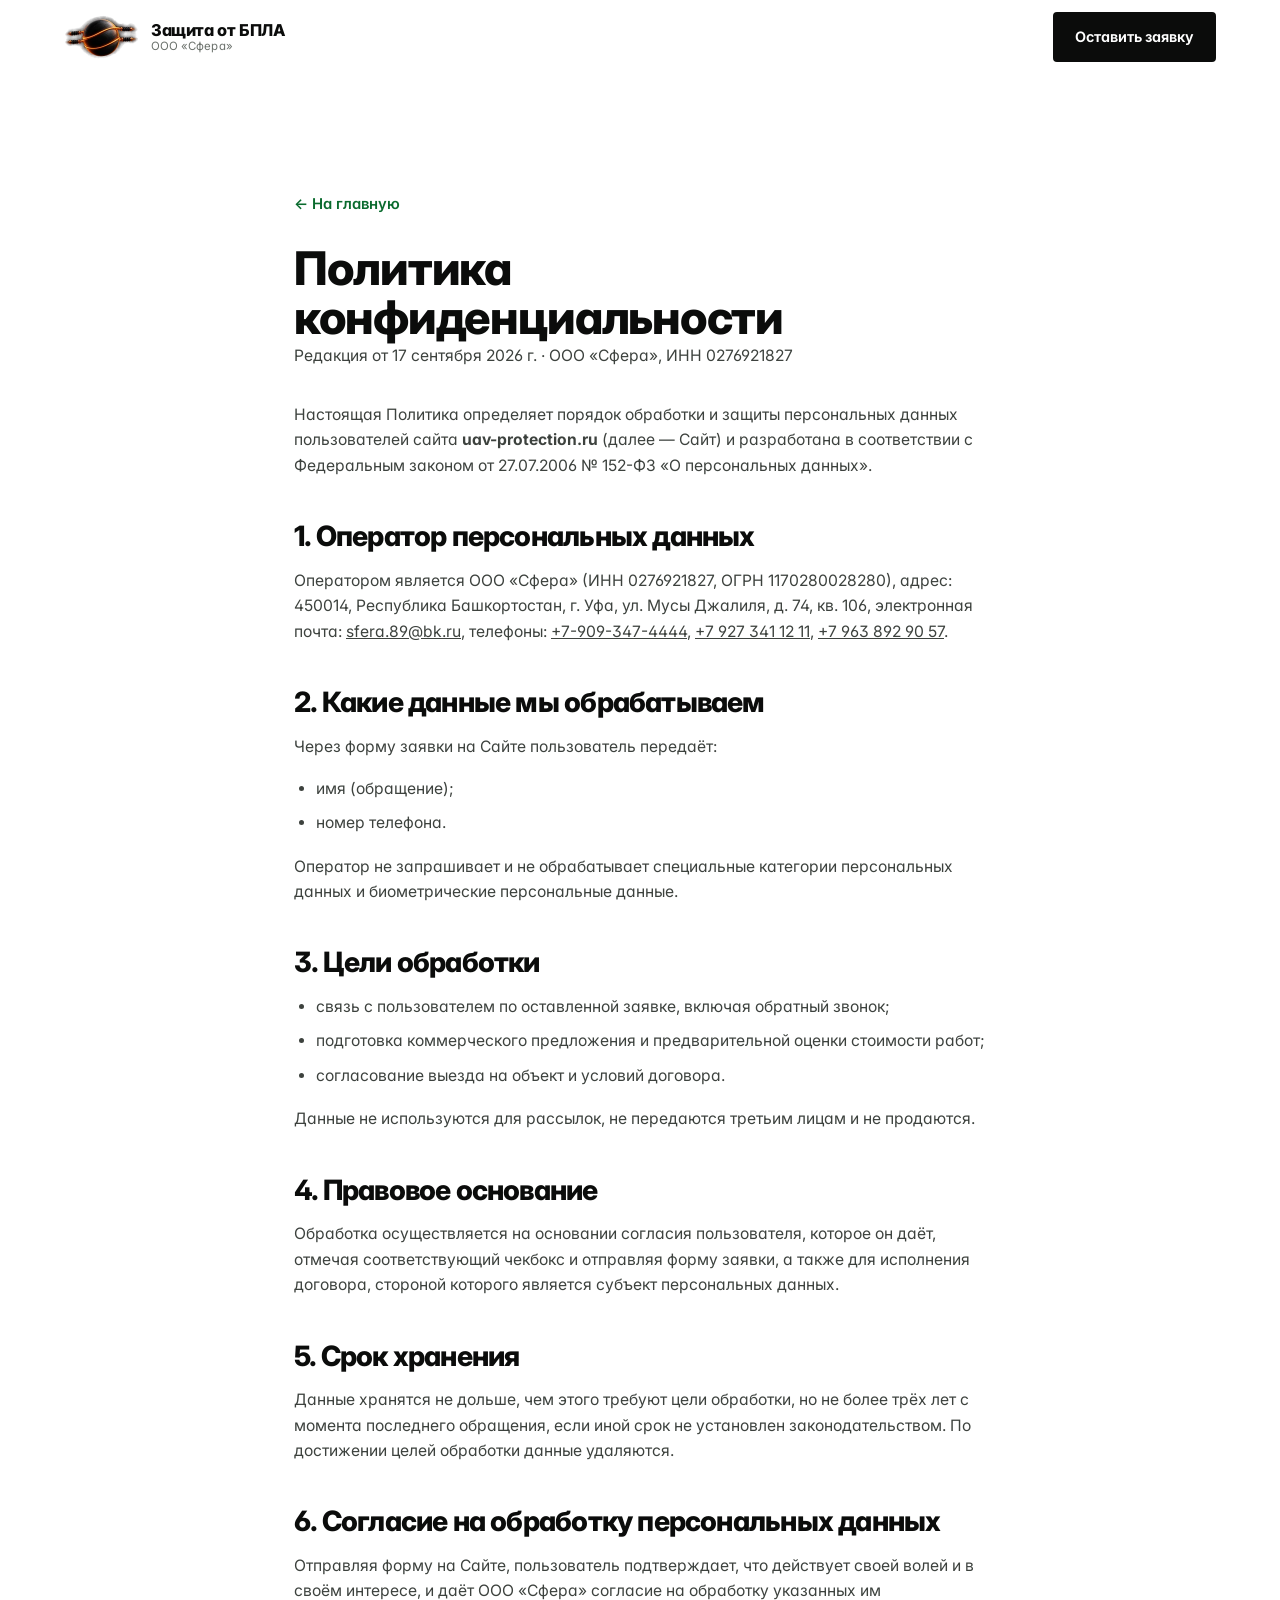
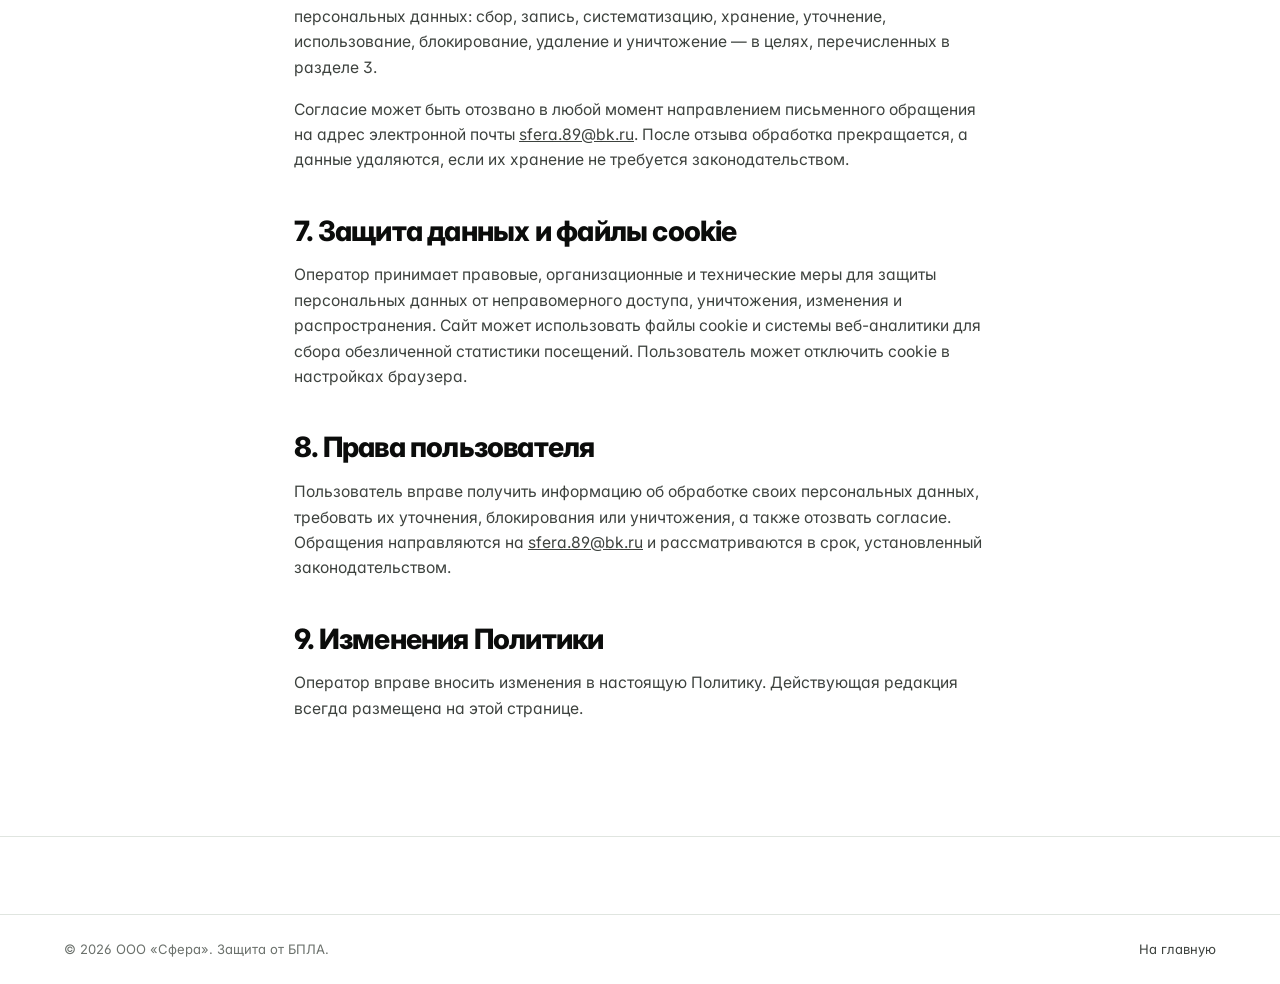
==== privacy.html @ d3dfedc0 "Демо 2026-09-25 14:11" ====
<!DOCTYPE html>
<html lang="ru">
<head>
<meta charset="utf-8">
<meta name="viewport" content="width=device-width, initial-scale=1">
<title>Политика конфиденциальности | Защита от БПЛА — ООО «Сфера»</title>
<meta name="description" content="Политика обработки персональных данных ООО «Сфера» и согласие на обработку данных, оставленных через форму заявки на сайте.">
<meta name="robots" content="noindex, follow">
<link rel="canonical" href="https://ualdrm-1.github.io/privacy.html">
<link rel="icon" href="/assets/img/favicon.png?v=4" type="image/png">
<link rel="preconnect" href="https://fonts.googleapis.com">
<link rel="preconnect" href="https://fonts.gstatic.com" crossorigin>
<link rel="stylesheet" href="https://fonts.googleapis.com/css2?family=Inter:wght@400;500;600;700;800&display=swap">
<link rel="stylesheet" href="/assets/css/style.css?v=2">
<style>
  .doc{max-width:820px}
  .doc h2{font-size:clamp(1.3rem,2.2vw,1.75rem);margin:44px 0 16px}
  .doc h3{margin:28px 0 10px}
  .doc p,.doc li{color:var(--ink-2);font-size:.98rem}
  .doc ul,.doc ol{padding-left:22px;display:grid;gap:9px;margin:0 0 18px}
  .doc__meta{font-size:.85rem;color:var(--ink-3);margin-bottom:34px}
  .back{display:inline-flex;align-items:center;gap:9px;text-decoration:none;font-weight:600;font-size:.93rem;color:var(--accent-ink);margin-bottom:28px}
  .back:hover{text-decoration:underline;text-underline-offset:4px}
</style>
</head>
<body>
<a class="skip-link" href="#main">Перейти к содержимому</a>

<header class="hdr">
  <div class="hdr__bar container">
    <a class="logo" href="/" aria-label="Защита от БПЛА — ООО Сфера, на главную">
      <img class="logo__mark" src="/assets/img/logo.webp?v=2" width="75" height="44" alt="">
      <span class="logo__txt"><b>Защита&nbsp;от&nbsp;БПЛА</b><i>ООО «Сфера»</i></span>
    </a>
    <div class="hdr__cta" style="margin-left:auto">
      <a class="btn btn--sm" href="/#request">Оставить заявку</a>
    </div>
  </div>
</header>

<main id="main" class="sec">
  <div class="container doc">
    <a class="back" href="/">← На главную</a>

    <h1 style="font-size:clamp(1.9rem,4vw,2.9rem)">Политика конфиденциальности</h1>
    <p class="doc__meta">Редакция от 17 сентября 2026 г. · ООО «Сфера», ИНН 0276921827</p>

    <p>
      Настоящая Политика определяет порядок обработки и защиты персональных данных
      пользователей сайта <b>uav-protection.ru</b> (далее — Сайт) и разработана в соответствии
      с Федеральным законом от 27.07.2006 № 152-ФЗ «О персональных данных».
    </p>

    <h2>1. Оператор персональных данных</h2>
    <p>
      Оператором является ООО «Сфера» (ИНН 0276921827, ОГРН 1170280028280), адрес: 450014, Республика Башкортостан, г. Уфа, ул. Мусы Джалиля, д. 74, кв. 106,
      электронная почта: <a href="mailto:sfera.89@bk.ru">sfera.89@bk.ru</a>,
      телефоны: <a href="tel:+79093474444">+7-909-347-4444</a>,
      <a href="tel:+79273411211">+7 927 341 12 11</a>,
      <a href="tel:+79638929057">+7 963 892 90 57</a>.
    </p>

    <h2>2. Какие данные мы обрабатываем</h2>
    <p>Через форму заявки на Сайте пользователь передаёт:</p>
    <ul>
      <li>имя (обращение);</li>
      <li>номер телефона.</li>
    </ul>
    <p>
      Оператор не запрашивает и не обрабатывает специальные категории персональных данных
      и биометрические персональные данные.
    </p>

    <h2>3. Цели обработки</h2>
    <ul>
      <li>связь с пользователем по оставленной заявке, включая обратный звонок;</li>
      <li>подготовка коммерческого предложения и предварительной оценки стоимости работ;</li>
      <li>согласование выезда на объект и условий договора.</li>
    </ul>
    <p>Данные не используются для рассылок, не передаются третьим лицам и не продаются.</p>

    <h2>4. Правовое основание</h2>
    <p>
      Обработка осуществляется на основании согласия пользователя, которое он даёт,
      отмечая соответствующий чекбокс и отправляя форму заявки, а также для исполнения
      договора, стороной которого является субъект персональных данных.
    </p>

    <h2>5. Срок хранения</h2>
    <p>
      Данные хранятся не дольше, чем этого требуют цели обработки, но не более трёх лет
      с момента последнего обращения, если иной срок не установлен законодательством.
      По достижении целей обработки данные удаляются.
    </p>

    <h2 id="consent">6. Согласие на обработку персональных данных</h2>
    <p>
      Отправляя форму на Сайте, пользователь подтверждает, что действует своей волей
      и в своём интересе, и даёт ООО «Сфера» согласие на обработку указанных им
      персональных данных: сбор, запись, систематизацию, хранение, уточнение, использование,
      блокирование, удаление и уничтожение — в целях, перечисленных в разделе 3.
    </p>
    <p>
      Согласие может быть отозвано в любой момент направлением письменного обращения
      на адрес электронной почты <a href="mailto:sfera.89@bk.ru">sfera.89@bk.ru</a>.
      После отзыва обработка прекращается, а данные удаляются, если их хранение
      не требуется законодательством.
    </p>

    <h2>7. Защита данных и файлы cookie</h2>
    <p>
      Оператор принимает правовые, организационные и технические меры для защиты
      персональных данных от неправомерного доступа, уничтожения, изменения
      и распространения. Сайт может использовать файлы cookie и системы веб-аналитики
      для сбора обезличенной статистики посещений. Пользователь может отключить
      cookie в настройках браузера.
    </p>

    <h2>8. Права пользователя</h2>
    <p>
      Пользователь вправе получить информацию об обработке своих персональных данных,
      требовать их уточнения, блокирования или уничтожения, а также отозвать согласие.
      Обращения направляются на <a href="mailto:sfera.89@bk.ru">sfera.89@bk.ru</a>
      и рассматриваются в срок, установленный законодательством.
    </p>

    <h2>9. Изменения Политики</h2>
    <p>
      Оператор вправе вносить изменения в настоящую Политику. Действующая редакция
      всегда размещена на этой странице.
    </p>
  </div>
</main>

<footer class="ftr">
  <div class="container ftr__bottom">
    <p>© <span id="year">2026</span> ООО «Сфера». Защита от БПЛА.</p>
    <nav aria-label="Правовая информация"><a href="/">На главную</a></nav>
  </div>
</footer>

<script src="/assets/js/main.js" defer></script>
</body>
</html>
---- assets/css/style.css ----
/* ==========================================================================
   Защита от БПЛА — ООО «Сфера»
   Палитра: белый фон, чёрный текст, зелёный акцент
   ========================================================================== */

:root{
  /* поверхности */
  --paper:#ffffff;
  --paper-2:#f4f7f4;
  --paper-3:#eaefea;

  /* текст */
  --ink:#0b0c0b;
  --ink-2:#3d423e;
  --ink-3:#6b716c;
  --line:#e0e5e0;

  /* акцент */
  --accent:#0f8b3c;        /* графика, крупный текст */
  --accent-ink:#0a6b2e;    /* мелкий текст на белом (контраст AA) */
  --accent-soft:#e8f5ec;
  --accent-inv:#3ddc7f;    /* акцент на тёмном фоне */
  --mesh:#0f8b3c;

  /* тёмные секции */
  --dark:#0b0c0b;
  --dark-2:#171a17;
  --dark-line:#2a2e2a;
  --dark-ink:#f2f5f2;
  --dark-ink-2:#a8b0a9;

  /* метрики */
  --gut:clamp(20px,5vw,64px);
  --maxw:1280px;
  --radius:4px;
  --sec-y:clamp(72px,9vw,140px);

  --ease:cubic-bezier(.22,.61,.36,1);
  --ease-out:cubic-bezier(.16,1,.3,1);
}

*,*::before,*::after{box-sizing:border-box}

html{scroll-behavior:smooth;scroll-padding-top:94px;-webkit-text-size-adjust:100%}

body{
  margin:0;
  background:var(--paper);
  color:var(--ink);
  font-family:'Inter',-apple-system,BlinkMacSystemFont,'Segoe UI',Roboto,'Helvetica Neue',Arial,sans-serif;
  font-size:17px;
  line-height:1.62;
  font-feature-settings:'ss01','cv11';
  -webkit-font-smoothing:antialiased;
  overflow-x:hidden;
}

img,svg{max-width:100%}
a{color:inherit}

h1,h2,h3{
  margin:0;
  font-weight:800;
  line-height:1.06;
  letter-spacing:-.028em;
  text-wrap:balance;
}
h1{font-size:clamp(2rem,3.6vw,3.05rem)}
h2{font-size:clamp(1.95rem,4vw,3.3rem)}
h3{font-size:clamp(1.15rem,1.7vw,1.45rem);line-height:1.2;letter-spacing:-.018em}
p{margin:0 0 1.05em}
p:last-child{margin-bottom:0}

::selection{background:var(--accent);color:#fff}

.skip-link{
  position:absolute;left:-9999px;top:0;z-index:999;
  background:var(--ink);color:#fff;padding:14px 22px;font-weight:600;
}
.skip-link:focus{left:0}

.svg-defs{position:absolute;width:0;height:0;overflow:hidden}

/* атрибут hidden сильнее любых display у компонентов */
[hidden]{display:none!important}

:focus-visible{outline:3px solid var(--accent);outline-offset:3px;border-radius:2px}

/* ------------------------------ раскладка ------------------------------ */
.container{width:100%;max-width:var(--maxw);margin-inline:auto;padding-inline:var(--gut)}
.container--narrow{max-width:900px}

.sec{padding-block:var(--sec-y);position:relative}
.sec--tint{background:var(--paper-2)}
.sec--dark{background:var(--dark);color:var(--dark-ink)}
.sec--dark h2{color:#fff}

.sec__head{max-width:780px;margin-bottom:clamp(44px,5vw,76px)}
.sec__sub{margin-top:22px;font-size:clamp(1.02rem,1.35vw,1.2rem);color:var(--ink-2);max-width:66ch}
.sec--dark .sec__sub{color:var(--dark-ink-2)}

/* ------------------------------ типографика ------------------------------ */
.eyebrow{
  display:inline-flex;align-items:center;gap:10px;
  margin:0 0 20px;
  font-size:.745rem;font-weight:700;letter-spacing:.17em;text-transform:uppercase;
  color:var(--accent-ink);
}
.eyebrow::before{content:"";width:26px;height:2px;background:var(--accent);flex:none}
.eyebrow--inv{color:var(--accent-inv)}
.eyebrow--inv::before{background:var(--accent-inv)}

.u-accent{
  color:var(--accent-ink);
  background-image:linear-gradient(var(--accent),var(--accent));
  background-repeat:no-repeat;
  background-position:0 100%;
  background-size:0% 3px;
  animation:underline 1.1s var(--ease-out) forwards;
  animation-delay:.5s;
  padding-bottom:.06em;
}
.u-accent-inv{color:var(--accent-inv)}

@keyframes underline{to{background-size:100% 3px}}

.lead{font-size:clamp(1.06rem,1.45vw,1.28rem);color:var(--ink-2);max-width:62ch}

/* ------------------------------ кнопки ------------------------------ */
.btn{
  --bg:var(--ink); --fg:#fff;
  position:relative;overflow:hidden;
  display:inline-flex;align-items:center;justify-content:center;gap:12px;
  padding:15px 28px;
  background:var(--bg);color:var(--fg);
  font:inherit;font-weight:650;font-size:.97rem;letter-spacing:-.005em;
  text-decoration:none;border:2px solid var(--bg);border-radius:var(--radius);
  cursor:pointer;
  transition:transform .35s var(--ease-out),box-shadow .35s var(--ease-out);
  isolation:isolate;
}
.btn>*{position:relative;z-index:1}
.btn svg{width:19px;height:19px;flex:none;transition:transform .35s var(--ease-out)}
.btn::before{
  content:"";position:absolute;inset:0;z-index:0;
  background:var(--accent);
  transform:translateY(101%);
  transition:transform .42s var(--ease-out);
}
.btn:hover{transform:translateY(-2px);box-shadow:0 12px 30px -12px rgba(15,139,60,.6)}
.btn:hover::before{transform:translateY(0)}
.btn:hover svg{transform:translateX(5px)}
.btn:active{transform:translateY(0)}

.btn--lg{padding:18px 30px;font-size:1rem}
.btn--sm{padding:11px 20px;font-size:.9rem}
.btn--full{width:100%}

.btn--ghost{--bg:transparent;--fg:var(--ink);border-color:var(--line)}
.btn--ghost:hover{--fg:#fff;border-color:var(--accent)}

/* ============================== ШАПКА ============================== */
.hdr{
  position:sticky;top:0;z-index:100;
  background:rgba(255,255,255,.88);
  backdrop-filter:saturate(1.6) blur(14px);
  -webkit-backdrop-filter:saturate(1.6) blur(14px);
  border-bottom:1px solid transparent;
  transition:border-color .3s,box-shadow .3s;
}
.hdr.is-stuck{border-bottom-color:var(--line);box-shadow:0 8px 24px -20px rgba(0,0,0,.5)}

.hdr__bar{display:flex;align-items:center;gap:clamp(16px,3vw,44px);height:74px}

.logo{display:flex;align-items:center;gap:12px;text-decoration:none;flex:none}
.logo__mark{width:75px;height:44px;flex:none;object-fit:contain;color:var(--ink);transition:transform .5s var(--ease-out)}
.logo:hover .logo__mark{transform:rotate(-8deg) scale(1.06)}
.logo__txt{display:flex;flex-direction:column;line-height:1.16}
.logo__txt b{font-size:1.02rem;font-weight:800;letter-spacing:-.025em}
.logo__txt i{font-style:normal;font-size:.715rem;color:var(--ink-3);letter-spacing:.005em}

.nav{display:flex;gap:clamp(12px,1.6vw,26px);margin-left:auto}
.nav a{
  position:relative;text-decoration:none;font-size:.92rem;font-weight:550;color:var(--ink-2);
  padding-block:6px;white-space:nowrap;transition:color .25s;
}
.nav a::after{
  content:"";position:absolute;left:0;bottom:0;height:2px;width:100%;
  background:var(--accent);transform:scaleX(0);transform-origin:right;
  transition:transform .35s var(--ease-out);
}
.nav a:hover,.nav a.is-active{color:var(--ink)}
.nav a:hover::after,.nav a.is-active::after{transform:scaleX(1);transform-origin:left}

.hdr__cta{display:flex;align-items:center;gap:18px;flex:none}
.tel{text-decoration:none;font-weight:700;font-size:.97rem;white-space:nowrap;transition:color .25s}
.tel:hover{color:var(--accent-ink)}

.hdr__progress{height:2px;background:var(--accent);width:0;transition:width .12s linear}

.burger{display:none;width:44px;height:44px;margin-left:auto;background:none;border:0;cursor:pointer;padding:11px 9px}
.burger span{display:block;height:2px;background:var(--ink);border-radius:2px;transition:transform .35s var(--ease-out),opacity .2s}
.burger span+span{margin-top:6px}
.burger[aria-expanded="true"] span:nth-child(1){transform:translateY(8px) rotate(45deg)}
.burger[aria-expanded="true"] span:nth-child(2){opacity:0}
.burger[aria-expanded="true"] span:nth-child(3){transform:translateY(-8px) rotate(-45deg)}

/* ============================== ГЕРОЙ ============================== */
.hero{position:relative;padding-top:clamp(48px,6vw,88px);overflow:hidden}
.hero::before{
  content:"";position:absolute;right:-12%;top:-28%;width:62vw;height:62vw;max-width:900px;max-height:900px;
  background:radial-gradient(circle,var(--accent-soft) 0%,transparent 66%);
  z-index:-1;pointer-events:none;
}
.hero__grid{
  display:grid;grid-template-columns:minmax(0,1.14fr) minmax(0,1fr);
  gap:clamp(32px,4vw,60px);align-items:center;
  padding-bottom:clamp(56px,7vw,104px);
}
.hero__copy h1{font-size:clamp(2rem,2.9vw,2.5rem);margin-bottom:28px}
.hero__actions{display:flex;flex-wrap:wrap;gap:12px;margin-top:36px}

.hero__stats{
  display:grid;grid-template-columns:repeat(3,1fr);gap:clamp(14px,2.4vw,30px);
  margin:clamp(44px,5vw,64px) 0 0;padding-top:34px;border-top:1px solid var(--line);
}
.hero__stats div{min-width:0}
.hero__stats dt{font-size:clamp(1.3rem,2.1vw,1.75rem);font-weight:800;letter-spacing:-.03em;line-height:1.1}
.hero__stats dd{margin:8px 0 0;font-size:.855rem;color:var(--ink-3);line-height:1.42}

.hero__art{margin:0}

.hero__ticker{
  border-block:1px solid var(--line);
  background:var(--paper);
  padding-block:15px;overflow:hidden;
  mask-image:linear-gradient(90deg,transparent,#000 8%,#000 92%,transparent);
  -webkit-mask-image:linear-gradient(90deg,transparent,#000 8%,#000 92%,transparent);
}
.ticker__track{
  display:flex;align-items:center;gap:22px;width:max-content;
  animation:ticker 46s linear infinite;
}
.hero__ticker:hover .ticker__track{animation-play-state:paused}
.ticker__track span{
  font-size:.775rem;font-weight:650;letter-spacing:.13em;text-transform:uppercase;
  color:var(--ink-3);white-space:nowrap;
}
.ticker__track span:nth-child(even){color:var(--accent)}
@keyframes ticker{to{transform:translateX(-50%)}}

/* ------------------------------ SVG-схемы ------------------------------ */
.scene{width:100%;height:auto;display:block;overflow:visible}

.ground{stroke:var(--ink);stroke-width:2}
.obj,.mast,.cable,.blocks,.hatch,.callout{fill:none}
.obj *{fill:none;stroke:var(--ink);stroke-width:2;stroke-linejoin:round}
.obj .tank-body{fill:var(--paper)}
.obj .tank-roof{fill:var(--paper-3)}
.obj .tank-stair{stroke-width:1.6}
.obj .thin{stroke:var(--ink-2);stroke-width:1.1}
.obj .tank-label{fill:var(--ink-3);stroke:none;font-size:12px;font-weight:700;letter-spacing:.12em}
.mast *{stroke:var(--ink-2);stroke-width:1.6}
.mast-base *{fill:var(--ink);stroke:none}
.cable *{stroke:var(--ink);stroke-width:2;stroke-linecap:round}
.mesh{color:var(--accent);opacity:.95}
.blocks rect{fill:var(--paper-2);stroke:var(--ink);stroke-width:1.8}
.blocks--ghost rect{fill:none;stroke:var(--accent);stroke-width:1.8;stroke-dasharray:5 5;opacity:.75}
/* объёмные схемы в карточках: грани t — верх, f — фасад, s — торец */
.iso *{fill:none;stroke:var(--ink);stroke-width:1.8;stroke-linejoin:round;stroke-linecap:round}
.iso .t{fill:var(--paper)}
.iso .f{fill:var(--paper-3)}
.iso .s{fill:#d3dbd4}
.iso .a{fill:var(--accent-soft)}
.iso .k{fill:var(--ink);stroke:none}
.iso .door{fill:var(--ink-2)}
.iso .d{stroke:var(--ink-2);stroke-width:1}
.iso .back{stroke:var(--ink-3);stroke-width:1.1}
.iso .beam{stroke-width:2.2}
.iso .col{stroke-width:3.4;stroke-linecap:butt}
.iso .brace{stroke:var(--ink-2);stroke-width:1.2}
.iso .mesh rect{fill:url(#hexmesh);stroke:none}
.iso .stencil{fill:var(--ink-2);stroke:none;font-size:12px;font-weight:800;letter-spacing:.06em}
.hatch path{stroke:var(--ink-3);stroke-width:1.1}
.callout path{stroke:var(--ink-3);stroke-width:1.2;stroke-dasharray:3 3}
.callout text{fill:var(--ink-3);font-size:12px;font-weight:600;letter-spacing:.02em;stroke:none}

.traj{fill:none;stroke:var(--ink-3);stroke-width:1.6;stroke-dasharray:6 7;opacity:.55}

.uav{fill:none;stroke:var(--ink);stroke-width:2;stroke-linecap:round}
.uav rect{fill:var(--paper)}
.uav .rotor{fill:none;stroke:var(--ink-2);stroke-width:1.6}

.impact{fill:none}
.impact__ring{stroke:var(--accent);stroke-width:2.5;opacity:0}
.impact__dot{fill:var(--accent);stroke:none;opacity:0}

/* отрисовка тросов */
.cable .draw{stroke-dasharray:1200;stroke-dashoffset:1200;animation:draw 1.7s var(--ease-out) forwards}
.cable .draw:nth-child(2){animation-delay:.16s}
.cable .draw:nth-child(3){animation-delay:.32s}
@keyframes draw{to{stroke-dashoffset:0}}

/* появление сетки */
.mesh{animation:meshIn 1.5s var(--ease-out) .5s both}
@keyframes meshIn{from{opacity:0;transform:translateY(-10px)}to{opacity:.95;transform:none}}

/* полёт БПЛА и попадание */
.uav{
  offset-path:path("M742 44 C 640 70, 560 112, 468 172");
  offset-rotate:0deg;
  animation:uavFly 7s var(--ease) 1.6s infinite;
  opacity:0;
}
@keyframes uavFly{
  0%{offset-distance:0%;opacity:0}
  6%{opacity:1}
  54%{offset-distance:100%;opacity:1}
  59%{offset-distance:100%;opacity:0}
  100%{offset-distance:100%;opacity:0}
}
.impact__ring{animation:ring 7s var(--ease-out) 1.6s infinite}
.impact__ring--2{animation-delay:1.78s}
.impact__dot{animation:dot 7s var(--ease-out) 1.6s infinite}
@keyframes ring{
  0%,53%{r:6;opacity:0}
  56%{opacity:.95}
  72%{r:54;opacity:0}
  100%{r:54;opacity:0}
}
@keyframes dot{
  0%,53%{opacity:0;r:3}
  57%{opacity:1;r:7}
  70%{opacity:0;r:3}
  100%{opacity:0}
}

/* ============================== НОРМАТИВЫ ============================== */
.norms{display:grid;grid-template-columns:repeat(auto-fit,minmax(340px,1fr));gap:clamp(20px,2.6vw,34px)}
.norm{
  position:relative;background:var(--paper);border:1px solid var(--line);border-radius:var(--radius);
  padding:clamp(28px,3.4vw,44px);
  transition:border-color .4s var(--ease),transform .4s var(--ease-out),box-shadow .4s var(--ease-out);
}
.norm::before{
  content:"";position:absolute;left:0;top:0;width:3px;height:100%;
  background:var(--accent);transform:scaleY(0);transform-origin:top;
  transition:transform .5s var(--ease-out);
}
.norm:hover{transform:translateY(-4px);box-shadow:0 26px 54px -34px rgba(0,0,0,.4)}
.norm:hover::before{transform:scaleY(1)}
.norm__tag{font-size:.7rem;font-weight:700;letter-spacing:.16em;text-transform:uppercase;color:var(--ink-3);margin-bottom:12px}
.norm h3{font-size:clamp(1.5rem,2.4vw,2rem);margin-bottom:12px}
.norm__name{font-weight:600;color:var(--ink);font-size:.97rem;line-height:1.45;margin-bottom:18px}
.norm p{color:var(--ink-2);font-size:.96rem}
.norm__note{
  margin-top:20px;padding:14px 18px;background:var(--accent-soft);border-radius:var(--radius);
  color:var(--accent-ink)!important;font-weight:600;font-size:.91rem!important;line-height:1.5;
}
.norms__disclaimer{margin-top:28px;font-size:.82rem;color:var(--ink-3);max-width:70ch}

/* ============================== РЕШЕНИЯ ============================== */
/* пять карточек: три в первом ряду, две во втором */
.cards{display:grid;grid-template-columns:repeat(6,minmax(0,1fr));gap:clamp(22px,2.6vw,32px)}
.card{grid-column:span 2}
.card:nth-last-child(-n+2){grid-column:span 3}
.card{
  display:flex;flex-direction:column;
  border:1px solid var(--line);border-radius:var(--radius);background:var(--paper);overflow:hidden;
  transition:transform .45s var(--ease-out),box-shadow .45s var(--ease-out),border-color .45s;
}
.card:hover{transform:translateY(-6px);border-color:var(--accent);box-shadow:0 34px 64px -40px rgba(0,0,0,.45)}
/* высота одна на все карточки: схема вписывается, фото обрезается по центру */
.card__art{
  height:clamp(230px,20vw,256px);
  background:var(--paper-2);border-bottom:1px solid var(--line);
  padding:26px 22px 14px;overflow:hidden;
}
.card__art:has(img){padding:0}
.card__art svg,.card__art img{width:100%;height:100%;display:block;transition:transform .6s var(--ease-out)}
.card__art img{object-fit:cover}
.card:hover .card__art svg,.card:hover .card__art img{transform:scale(1.035)}
.card__body{padding:clamp(24px,2.6vw,34px);display:flex;flex-direction:column;flex:1}
.card__tag{font-size:.7rem;font-weight:700;letter-spacing:.16em;text-transform:uppercase;color:var(--accent-ink);margin-bottom:10px}
.card h3{margin-bottom:14px;font-size:clamp(1.35rem,2vw,1.7rem)}
.card__body>p{color:var(--ink-2);font-size:.96rem}
.card__use{
  margin-top:auto;padding-top:18px;border-top:1px solid var(--line);
  font-size:.875rem!important;color:var(--ink-3)!important;
}
.card__use b{color:var(--ink-2)}

.ticks{list-style:none;margin:20px 0 22px;padding:0;display:grid;gap:11px}
.ticks li{position:relative;padding-left:28px;font-size:.905rem;color:var(--ink-2);line-height:1.5}
.ticks li::before{
  content:"";position:absolute;left:0;top:.42em;width:14px;height:8px;
  border-left:2px solid var(--accent);border-bottom:2px solid var(--accent);
  transform:rotate(-45deg);
}

.card__more{
  display:inline-flex;align-items:center;gap:8px;margin-top:16px;
  font-size:.875rem;font-weight:650;color:var(--accent-ink);text-decoration:none;
}
.card__more svg{width:16px;height:16px;transition:transform .35s var(--ease-out)}
.card__more:hover svg{transform:translateX(4px)}

/* ============================== УСТРОЙСТВО СТЕНКИ (3D) ============================== */
.wall3d{margin:0}
.wall3d figcaption{margin-top:12px;font-size:.78rem;color:var(--ink-3)}

.wall3d__stage{
  position:relative;aspect-ratio:16/9;overflow:hidden;
  border:1px solid var(--line);border-radius:var(--radius);
  background:radial-gradient(120% 95% at 28% 18%,#fff 0%,#f7f9f7 55%,#edf1ed 100%);
  cursor:grab;touch-action:pan-y;user-select:none;-webkit-user-select:none;
}
.wall3d__stage:active{cursor:grabbing}
.wall3d__stage:focus-visible{outline:3px solid var(--accent);outline-offset:3px}
.wall3d__still,.wall3d__stage canvas{position:absolute;inset:0;width:100%;height:100%;display:block}
.wall3d__still{object-fit:cover;transition:opacity .6s .15s}
.wall3d__stage canvas{opacity:0;transition:opacity .6s}
.wall3d__stage.is-live canvas{opacity:1}
.wall3d__stage.is-live .wall3d__still{opacity:0}

/* метка поверх модели — позиционирует foundation3d.js */
.wall3d__ground{position:absolute;left:0;top:0;pointer-events:none;opacity:0;transition:opacity .45s var(--ease)}
.wall3d__stage.is-built .wall3d__ground{opacity:1}
.wall3d__ground{
  display:inline-flex;align-items:center;gap:8px;white-space:nowrap;
  font-size:.68rem;font-weight:750;letter-spacing:.1em;text-transform:uppercase;color:var(--accent-ink);
  background:rgba(255,255,255,.86);padding:4px 8px;border-radius:3px;
}
.wall3d__ground::after{content:"";width:18px;height:2px;background:var(--accent)}

.wall3d__hint,.wall3d__replay{
  position:absolute;display:inline-flex;align-items:center;gap:8px;
  font:inherit;font-size:.78rem;font-weight:600;color:var(--ink-2);
  background:rgba(255,255,255,.9);border:1px solid var(--line);border-radius:100px;padding:7px 13px;
}
.wall3d__hint{right:12px;bottom:12px;pointer-events:none;opacity:0;transition:opacity .5s}
.wall3d__stage.is-built .wall3d__hint{opacity:1}
.wall3d__stage.is-touched .wall3d__hint{opacity:0}
.wall3d__hint svg,.wall3d__replay svg{width:16px;height:16px;color:var(--accent)}
.wall3d__replay{right:12px;top:12px;cursor:pointer;transition:border-color .25s,color .25s}
.wall3d__replay:hover{border-color:var(--accent);color:var(--ink)}


/* ============================== ЭТАПЫ ============================== */
.steps{list-style:none;margin:0;padding:0;counter-reset:s}
.step{
  display:grid;grid-template-columns:clamp(88px,10vw,150px) minmax(0,1fr);
  gap:clamp(20px,3vw,48px);
  padding-block:clamp(28px,3.4vw,44px);
  border-top:1px solid var(--line);
  transition:background .4s var(--ease);
}
.step:last-child{border-bottom:1px solid var(--line)}
.step:hover{background:var(--paper-2)}
.step__num{
  font-size:clamp(2.1rem,4vw,3.4rem);font-weight:800;letter-spacing:-.04em;line-height:1;
  color:var(--paper-3);transition:color .4s var(--ease),transform .5s var(--ease-out);
}
.step:hover .step__num{color:var(--accent);transform:translateX(6px)}
.step__body{max-width:76ch}
.step h3{margin-bottom:12px}
.step p{color:var(--ink-2);font-size:.96rem}
.step__out{margin-top:14px;font-size:.885rem!important;color:var(--ink-3)!important}
.step__out b{color:var(--accent-ink)}

/* ============================== ОТРАСЛИ ============================== */
.inds{display:grid;grid-template-columns:repeat(3,minmax(0,1fr));gap:1px;background:var(--line);border:1px solid var(--line)}
.ind{
  background:var(--paper-2);padding:clamp(28px,3vw,40px);
  transition:background .4s var(--ease),transform .4s var(--ease-out);
}
.ind:hover{background:var(--paper);transform:translateY(-3px)}
.ind svg{
  width:42px;height:42px;fill:none;stroke:var(--ink);stroke-width:2;
  stroke-linecap:round;stroke-linejoin:round;margin-bottom:20px;
  transition:stroke .4s var(--ease),transform .5s var(--ease-out);
}
.ind:hover svg{stroke:var(--accent);transform:translateY(-3px) scale(1.06)}
.ind h3{margin-bottom:10px;font-size:1.12rem}
.ind p{color:var(--ink-2);font-size:.9rem;line-height:1.5}

/* ============================== О КОМПАНИИ ============================== */
.about{display:grid;grid-template-columns:minmax(0,1.08fr) minmax(0,1fr);gap:clamp(36px,5vw,84px);align-items:start}
.about__copy .lead{margin-top:26px}
.about__copy>p:last-child{margin-top:18px;color:var(--ink-2);font-size:.99rem}
.about__facts{list-style:none;margin:0;padding:0;display:grid;gap:18px}
.about__facts li{
  border:1px solid var(--line);border-radius:var(--radius);padding:22px 24px;background:var(--paper);
  transition:border-color .4s,transform .4s var(--ease-out);
}
.about__facts li:hover{border-color:var(--accent);transform:translateX(5px)}
.about__facts span{display:block;font-weight:700;font-size:1.03rem;margin-bottom:7px;letter-spacing:-.015em}
.about__facts p{color:var(--ink-2);font-size:.91rem;line-height:1.5}

/* ============================== ЦЕНА ============================== */
.price__factors{background:var(--paper);border:1px solid var(--line);border-radius:var(--radius);padding:clamp(28px,3.6vw,52px)}
.price__factors h2{font-size:clamp(1.3rem,2.2vw,1.85rem);line-height:1.2;letter-spacing:-.022em;max-width:38ch;margin-bottom:26px}
.price__factors ul{list-style:none;margin:0;padding:0;display:grid;grid-template-columns:repeat(2,minmax(0,1fr));column-gap:clamp(32px,4vw,64px)}
.price__factors li{
  padding:14px 0 14px 34px;border-bottom:1px solid var(--line);position:relative;
  font-size:.925rem;color:var(--ink-2);line-height:1.5;
}
.price__factors li:nth-last-child(-n+2){border-bottom:0;padding-bottom:0}
.price__factors li::before{
  content:"";position:absolute;left:4px;top:1.42em;width:9px;height:9px;
  border:2px solid var(--accent);border-radius:50%;
  transition:background .3s;
}
.price__factors li:hover::before{background:var(--accent)}
.price__factors b{color:var(--ink);font-weight:650}

/* ============================== ЗАЯВКА ============================== */
.req{display:grid;grid-template-columns:minmax(0,.92fr) minmax(0,1.08fr);gap:clamp(36px,5vw,80px);align-items:center}
.req__lead{font-size:clamp(1.02rem,1.35vw,1.16rem);color:var(--dark-ink-2);margin-top:26px}
.req__call{display:flex;flex-direction:column;align-items:flex-start;gap:6px;margin-top:28px;padding-top:24px;border-top:1px solid var(--dark-line)}
.req__call p{margin:0 0 4px;font-size:.9rem;color:var(--dark-ink-2)}
.req__call a{font-size:clamp(1.12rem,1.5vw,1.3rem);font-weight:800;letter-spacing:-.02em;color:#fff;text-decoration:none;white-space:nowrap;transition:color .25s}
.req__call a:hover{color:var(--accent-inv)}

/* форма */
.form{background:var(--dark-2);border:1px solid var(--dark-line);border-radius:var(--radius);padding:clamp(26px,3.2vw,44px)}
.form__row{display:grid;grid-template-columns:1fr 1fr;gap:18px}
.field{display:block;margin-bottom:20px;border:0;padding:0;min-width:0}
.field__label{
  display:block;font-size:.775rem;font-weight:650;letter-spacing:.06em;text-transform:uppercase;
  color:var(--dark-ink-2);margin-bottom:9px;padding:0;
}
.field__label i{color:var(--accent-inv);font-style:normal}
.field input[type=text],.field input[type=tel]{
  width:100%;padding:14px 16px;
  background:var(--dark);color:#fff;
  border:1px solid var(--dark-line);border-radius:var(--radius);
  font:inherit;font-size:.96rem;
  transition:border-color .3s,box-shadow .3s,background .3s;
}
.field input::placeholder{color:#5e655f}
.field input:focus{
  outline:0;border-color:var(--accent-inv);
  box-shadow:0 0 0 3px rgba(61,220,127,.16);
}
.field.is-invalid input{border-color:#ff6b5a}
.field__err{display:block;margin-top:7px;font-size:.8rem;color:#ff8f82;min-height:0}

.check{display:flex;align-items:flex-start;gap:12px;margin:6px 0 26px;cursor:pointer;font-size:.875rem;color:var(--dark-ink-2);line-height:1.5}
.check input{
  flex:none;width:19px;height:19px;margin-top:2px;accent-color:var(--accent-inv);cursor:pointer;
}
.check a{color:#fff;text-decoration:underline;text-underline-offset:3px;text-decoration-color:var(--accent-inv)}
.check i{color:var(--accent-inv);font-style:normal}
.check.is-invalid{color:#ff8f82}

.form .btn{--bg:var(--accent-inv);--fg:var(--dark);border-color:var(--accent-inv)}
.form .btn::before{background:#fff}
.form .btn:hover{--fg:var(--dark)}
.form .btn[disabled]{opacity:.6;pointer-events:none}

.hp{position:absolute!important;left:-9999px!important;width:1px;height:1px;opacity:0}

.form__status{margin:18px 0 0;font-size:.92rem;font-weight:600;min-height:1.4em}
.form__status.is-ok{color:var(--accent-inv)}
.form__status.is-err{color:#ff8f82}

/* ============================== ФУТЕР ============================== */
.ftr{background:var(--paper);border-top:1px solid var(--line);padding-top:clamp(52px,6vw,84px)}
.ftr__grid{
  display:grid;grid-template-columns:1.6fr 1fr 1fr 1.2fr;gap:clamp(28px,3.4vw,56px);
  padding-bottom:clamp(40px,4.5vw,64px);
}
.ftr h2{font-size:.72rem;font-weight:700;letter-spacing:.17em;text-transform:uppercase;color:var(--ink-3);margin-bottom:18px}
.ftr__nav,.ftr__col{display:flex;flex-direction:column;gap:11px;align-items:flex-start}
.ftr a{text-decoration:none;font-size:.925rem;color:var(--ink-2);transition:color .25s}
.ftr__nav a:hover,.ftr__col a:hover,.ftr__contacts a:hover{color:var(--accent-ink)}
.logo--ftr{margin-bottom:18px}
.ftr__about{font-size:.895rem;color:var(--ink-3);line-height:1.58;max-width:42ch}
.ftr__contacts{font-style:normal;display:flex;flex-direction:column;gap:9px;align-items:flex-start}
.ftr__tel{font-size:1.16rem!important;font-weight:800;letter-spacing:-.025em;color:var(--ink)!important}
.ftr__contacts p{margin:0;font-size:.885rem;color:var(--ink-3);line-height:1.5}
.ftr__req{font-size:.8rem!important;color:var(--ink-3)}

.ftr__bottom{
  display:flex;flex-wrap:wrap;align-items:center;gap:16px 28px;
  padding-block:24px;border-top:1px solid var(--line);
  font-size:.815rem;color:var(--ink-3);
}
.ftr__bottom p{margin:0}
.ftr__bottom nav{display:flex;flex-wrap:wrap;gap:20px;margin-left:auto}
.ftr__bottom a{font-size:.815rem}
.ftr__note{width:100%;padding-top:6px;color:var(--ink-3);opacity:.78}

/* ============================== АНИМАЦИЯ ПОЯВЛЕНИЯ ============================== */
/* Прячем только когда JS доступен: без него весь текст виден сразу */
.js .reveal{opacity:0;transform:translateY(26px)}
.reveal{transition:opacity .75s var(--ease-out),transform .75s var(--ease-out)}
.js .reveal.is-in{opacity:1;transform:none}
.reveal[data-reveal-delay="1"]{transition-delay:.09s}
.reveal[data-reveal-delay="2"]{transition-delay:.18s}
.reveal[data-reveal-delay="3"]{transition-delay:.27s}
.reveal[data-reveal-delay="4"]{transition-delay:.36s}
.reveal[data-reveal-delay="5"]{transition-delay:.45s}

/* ============================== АДАПТИВ ============================== */
@media (max-width:1180px){
  .nav{display:none}
  .hdr__cta .btn{display:none}
  .burger{display:block}
  .hdr__bar{gap:16px}
  .hdr__cta{margin-left:auto}

  .nav.is-open{
    display:flex;flex-direction:column;gap:0;
    position:fixed;inset:74px 0 auto;
    background:var(--paper);border-bottom:1px solid var(--line);
    padding:8px var(--gut) 24px;
    box-shadow:0 30px 60px -30px rgba(0,0,0,.35);
    animation:menuIn .3s var(--ease-out);
  }
  .nav.is-open a{padding:15px 0;border-bottom:1px solid var(--line);font-size:1.06rem;font-weight:600;white-space:normal}
  .nav.is-open a::after{display:none}
  @keyframes menuIn{from{opacity:0;transform:translateY(-12px)}to{opacity:1;transform:none}}

  .cards{grid-template-columns:repeat(2,minmax(0,1fr))}
  .card,.card:nth-last-child(-n+2){grid-column:auto}
  .card:last-child{grid-column:1/-1}
}

@media (max-width:1024px){
  .inds{grid-template-columns:repeat(2,minmax(0,1fr))}
  .hero__grid{grid-template-columns:1fr;gap:44px}
  .hero__art{order:-1;max-width:640px;margin-inline:auto}
  .about,.req{grid-template-columns:1fr;gap:44px}
  .price__factors ul{grid-template-columns:1fr}
  .price__factors li:nth-last-child(2){border-bottom:1px solid var(--line);padding-bottom:14px}
  .ftr__grid{grid-template-columns:1fr 1fr;gap:38px}
  .ftr__brand{grid-column:1/-1}
}

@media (max-width:720px){
  body{font-size:16px}
  html{scroll-padding-top:84px}
  .hdr__bar{height:64px}
  .nav.is-open{inset-block-start:64px}
  .tel{display:none}
  .hdr__cta .btn{display:inline-flex;padding:10px 16px;font-size:.85rem}

  .hero__stats{grid-template-columns:1fr;gap:20px;text-align:left}
  .hero__stats div{display:grid;grid-template-columns:auto 1fr;gap:4px 16px;align-items:baseline}
  .hero__stats dd{margin:0}

  .hero__actions .btn{width:100%}

  .cards{grid-template-columns:1fr}
  .card:last-child{grid-column:auto}

  .step{grid-template-columns:1fr;gap:10px}
  .step__num{font-size:1.5rem}
  .form__row{grid-template-columns:1fr;gap:0}
  .inds{grid-template-columns:1fr}
  .ftr__grid{grid-template-columns:1fr}
  .ftr__bottom nav{margin-left:0;width:100%}
  .callout text{font-size:15px}
  .wall3d__stage{aspect-ratio:4/3.4}
  .wall3d__ground{display:none}          /* на узком экране не помещается, цвета поясняет подзаголовок */
}

/* ============================== ЩАДЯЩИЙ РЕЖИМ ============================== */
@media (prefers-reduced-motion:reduce){
  html{scroll-behavior:auto}
  *,*::before,*::after{
    animation-duration:.001ms!important;animation-iteration-count:1!important;
    transition-duration:.001ms!important;
  }
  .js .reveal{opacity:1;transform:none}
  .uav{offset-path:none;opacity:1;transform:translate(452px,162px)}
  .impact__ring,.impact__dot{opacity:0}
  .mesh{opacity:.95}
  .u-accent{background-size:100% 3px}
  .cable .draw{stroke-dashoffset:0}
  .ticker__track{animation:none}
  .wall3d__stage canvas,.wall3d__still{transition:none}
}

@media print{
  .hdr,.hero__ticker,.form,.burger{display:none}
  body{font-size:11pt}
  .sec--dark{background:#fff;color:#000}
}
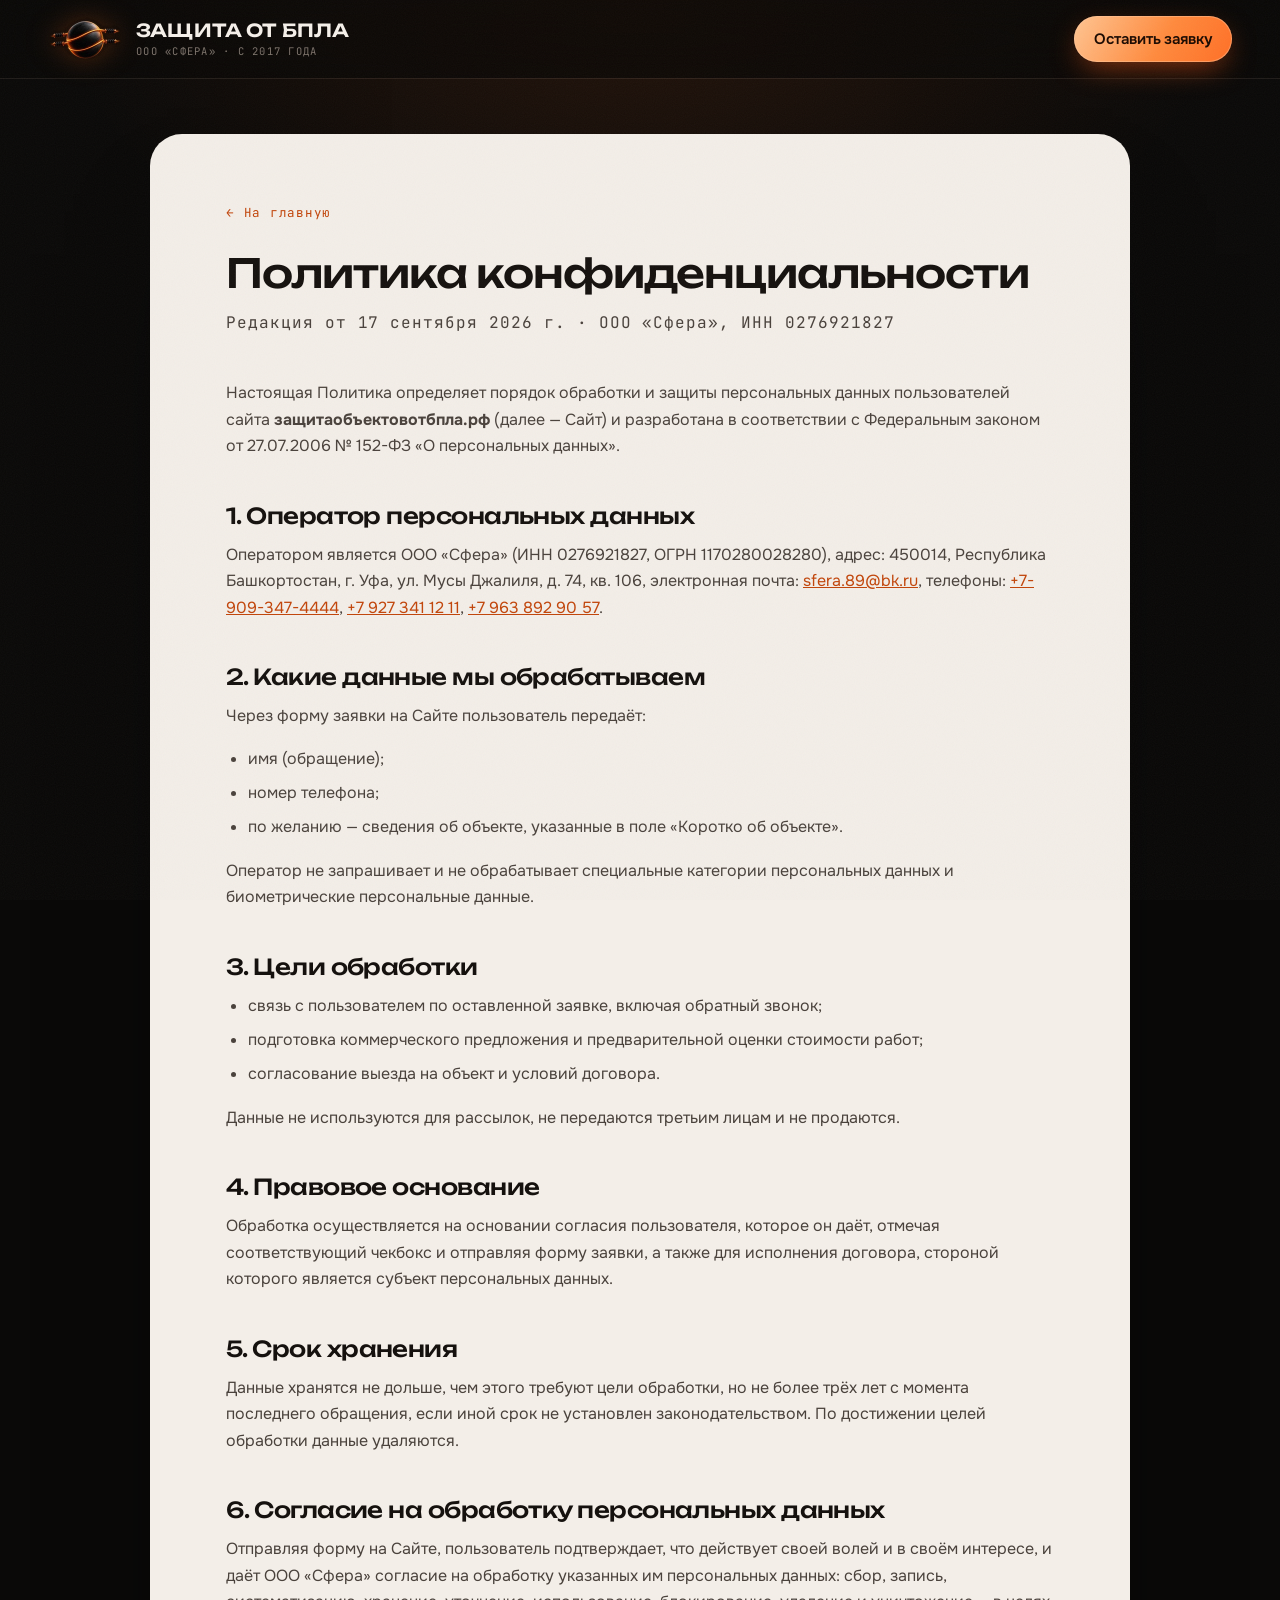
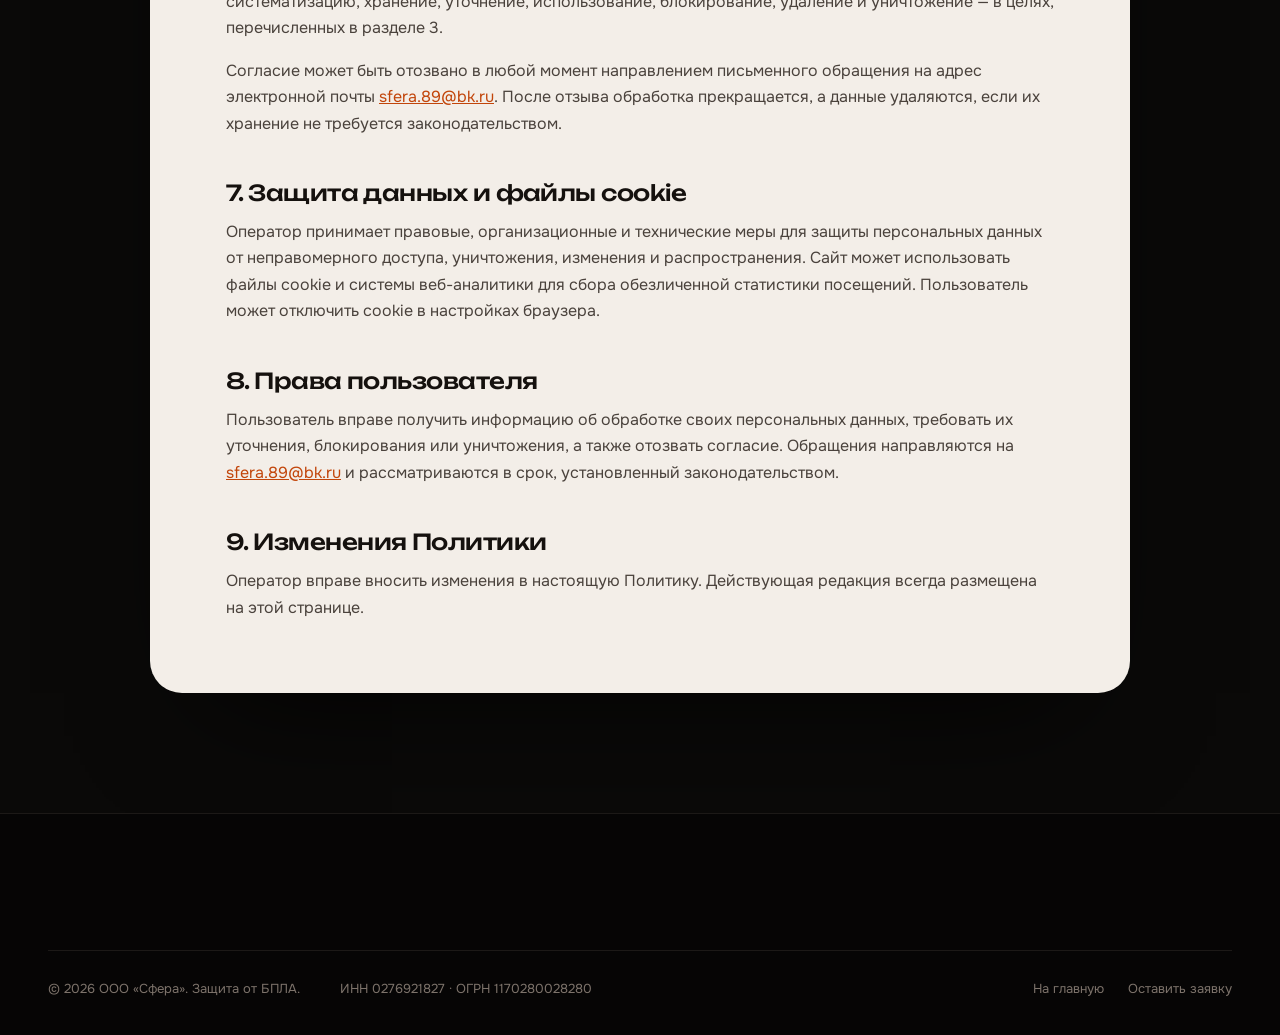
==== commit c3a5f742: "Демо 2026-09-26 23:38" ====
--- a/privacy.html
+++ b/privacy.html
@@ -10,44 +10,37 @@
 <link rel="icon" href="/assets/img/favicon.png?v=4" type="image/png">
 <link rel="preconnect" href="https://fonts.googleapis.com">
 <link rel="preconnect" href="https://fonts.gstatic.com" crossorigin>
-<link rel="stylesheet" href="https://fonts.googleapis.com/css2?family=Inter:wght@400;500;600;700;800&display=swap">
-<link rel="stylesheet" href="/assets/css/style.css?v=2">
-<style>
-  .doc{max-width:820px}
-  .doc h2{font-size:clamp(1.3rem,2.2vw,1.75rem);margin:44px 0 16px}
-  .doc h3{margin:28px 0 10px}
-  .doc p,.doc li{color:var(--ink-2);font-size:.98rem}
-  .doc ul,.doc ol{padding-left:22px;display:grid;gap:9px;margin:0 0 18px}
-  .doc__meta{font-size:.85rem;color:var(--ink-3);margin-bottom:34px}
-  .back{display:inline-flex;align-items:center;gap:9px;text-decoration:none;font-weight:600;font-size:.93rem;color:var(--accent-ink);margin-bottom:28px}
-  .back:hover{text-decoration:underline;text-underline-offset:4px}
-</style>
+<link rel="stylesheet" href="https://fonts.googleapis.com/css2?family=Unbounded:wght@400;500;600;700&family=Onest:wght@400;500;600;700&family=JetBrains+Mono:wght@400;500;600&display=swap">
+<link rel="stylesheet" href="/assets/css/style.css?v=f301db03">
+<meta name="theme-color" content="#0a0908">
+<meta name="color-scheme" content="dark">
 </head>
 <body>
 <a class="skip-link" href="#main">Перейти к содержимому</a>
 
-<header class="hdr">
-  <div class="hdr__bar container">
-    <a class="logo" href="/" aria-label="Защита от БПЛА — ООО Сфера, на главную">
+<header class="hdr is-scrolled" id="hdr">
+  <div class="hdr__bar">
+    <a class="logo" href="/" aria-label="Защита от БПЛА — ООО «Сфера», на главную">
       <img class="logo__mark" src="/assets/img/logo.webp?v=2" width="75" height="44" alt="">
-      <span class="logo__txt"><b>Защита&nbsp;от&nbsp;БПЛА</b><i>ООО «Сфера»</i></span>
+      <span class="logo__txt"><b>Защита&nbsp;от&nbsp;БПЛА</b><i>ООО «Сфера» · с 2017 года</i></span>
     </a>
     <div class="hdr__cta" style="margin-left:auto">
+      <a class="tel" href="tel:+79093474444"><span class="led" aria-hidden="true"></span>+7-909-347-4444</a>
       <a class="btn btn--sm" href="/#request">Оставить заявку</a>
     </div>
   </div>
 </header>
 
-<main id="main" class="sec">
-  <div class="container doc">
+<main id="main" class="doc">
+  <div class="container container--narrow">
     <a class="back" href="/">← На главную</a>
 
-    <h1 style="font-size:clamp(1.9rem,4vw,2.9rem)">Политика конфиденциальности</h1>
+    <h1>Политика конфиденциальности</h1>
     <p class="doc__meta">Редакция от 17 сентября 2026 г. · ООО «Сфера», ИНН 0276921827</p>
 
     <p>
       Настоящая Политика определяет порядок обработки и защиты персональных данных
-      пользователей сайта <b>uav-protection.ru</b> (далее — Сайт) и разработана в соответствии
+      пользователей сайта <b>защитаобъектовотбпла.рф</b> (далее — Сайт) и разработана в соответствии
       с Федеральным законом от 27.07.2006 № 152-ФЗ «О персональных данных».
     </p>
 
@@ -64,7 +57,8 @@
     <p>Через форму заявки на Сайте пользователь передаёт:</p>
     <ul>
       <li>имя (обращение);</li>
-      <li>номер телефона.</li>
+      <li>номер телефона;</li>
+      <li>по желанию — сведения об объекте, указанные в поле «Коротко об объекте».</li>
     </ul>
     <p>
       Оператор не запрашивает и не обрабатывает специальные категории персональных данных
@@ -135,10 +129,11 @@
 <footer class="ftr">
   <div class="container ftr__bottom">
     <p>© <span id="year">2026</span> ООО «Сфера». Защита от БПЛА.</p>
-    <nav aria-label="Правовая информация"><a href="/">На главную</a></nav>
+    <p class="ftr__note">ИНН 0276921827 · ОГРН 1170280028280</p>
+    <nav aria-label="Правовая информация"><a href="/">На главную</a><a href="/#request">Оставить заявку</a></nav>
   </div>
 </footer>
 
-<script src="/assets/js/main.js" defer></script>
+<script>document.getElementById('year').textContent=new Date().getFullYear();</script>
 </body>
 </html>
--- a/assets/css/style.css
+++ b/assets/css/style.css
@@ -1,691 +1,1343 @@
 /* ==========================================================================
    Защита от БПЛА — ООО «Сфера»
-   Палитра: белый фон, чёрный текст, зелёный акцент
+   Фирменный стиль «Защитный контур».
+
+   Графитовая ночь и сигнальный оранжевый: чёрный фон — обстановка вокруг
+   объекта, оранжевым отмечено то, что держит защиту: контур, сетка, активные
+   элементы, импульсы. Интерфейс — как у поста наблюдения: прицельные уголки,
+   моноширинные подписи, радар.
+
+   Шрифты: Unbounded — заголовки, Onest — текст, JetBrains Mono — технические
+   подписи (нормативы, этапы, показания).
    ========================================================================== */
 
 :root{
-  /* поверхности */
-  --paper:#ffffff;
-  --paper-2:#f4f7f4;
-  --paper-3:#eaefea;
-
-  /* текст */
-  --ink:#0b0c0b;
-  --ink-2:#3d423e;
-  --ink-3:#6b716c;
-  --line:#e0e5e0;
-
-  /* акцент */
-  --accent:#0f8b3c;        /* графика, крупный текст */
-  --accent-ink:#0a6b2e;    /* мелкий текст на белом (контраст AA) */
-  --accent-soft:#e8f5ec;
-  --accent-inv:#3ddc7f;    /* акцент на тёмном фоне */
-  --mesh:#0f8b3c;
-
-  /* тёмные секции */
-  --dark:#0b0c0b;
-  --dark-2:#171a17;
-  --dark-line:#2a2e2a;
-  --dark-ink:#f2f5f2;
-  --dark-ink-2:#a8b0a9;
+  /* ночь */
+  --bg:#0a0908;
+  --bg-2:#100e0c;
+  --bg-3:#171411;
+  --card:linear-gradient(180deg,rgba(36,31,27,.72) 0%,rgba(18,16,14,.72) 100%);
+  --line:rgba(255,220,195,.09);
+  --line-2:rgba(255,220,195,.17);
+
+  /* текст на тёмном */
+  --text:#f5f0ea;
+  --text-2:#b7aca2;
+  --text-3:#7d736b;
+
+  /* сигнал */
+  --or:#ff6a1a;
+  --or-2:#ff8a3d;
+  --or-3:#ffb27a;
+  --or-glow:rgba(255,106,26,.36);
+  --grad:linear-gradient(120deg,#ffc592 0%,#ff8a3d 42%,#ff5a14 100%);
+  --threat:#ff3b30;
+
+  /* лист (документы) */
+  --paper:#f3eee8;
+  --ink:#15110e;
+  --ink-2:#4a423c;
+  --ink-3:#83786f;
+  --or-ink:#c2450a;
+
+  --err:#ff6b5a;
+  --mesh:#ff7a2e;
 
   /* метрики */
-  --gut:clamp(20px,5vw,64px);
-  --maxw:1280px;
-  --radius:4px;
-  --sec-y:clamp(72px,9vw,140px);
+  --maxw:1440px;
+  --gut:48px;
+  --hdr-h:78px;
+  --sec-y:140px;
+  --r:24px;
+  --r-sm:14px;
+
+  --f-display:'Unbounded','Onest',system-ui,sans-serif;
+  --f-text:'Onest',-apple-system,BlinkMacSystemFont,'Segoe UI',Roboto,Arial,sans-serif;
+  --f-mono:'JetBrains Mono','SFMono-Regular',Consolas,monospace;
 
   --ease:cubic-bezier(.22,.61,.36,1);
   --ease-out:cubic-bezier(.16,1,.3,1);
+  --ease-spring:cubic-bezier(.34,1.56,.64,1);
 }
 
 *,*::before,*::after{box-sizing:border-box}
 
-html{scroll-behavior:smooth;scroll-padding-top:94px;-webkit-text-size-adjust:100%}
+html{scroll-behavior:smooth;scroll-padding-top:var(--hdr-h);-webkit-text-size-adjust:100%;overflow-x:clip}
 
 body{
   margin:0;
-  background:var(--paper);
-  color:var(--ink);
-  font-family:'Inter',-apple-system,BlinkMacSystemFont,'Segoe UI',Roboto,'Helvetica Neue',Arial,sans-serif;
-  font-size:17px;
-  line-height:1.62;
-  font-feature-settings:'ss01','cv11';
+  background:var(--bg);
+  color:var(--text);
+  font-family:var(--f-text);
+  font-size:17px;line-height:1.62;
   -webkit-font-smoothing:antialiased;
-  overflow-x:hidden;
+  -moz-osx-font-smoothing:grayscale;
+}
+
+/* плёночное зерно поверх всей страницы: убирает «цифровую» гладкость градиентов */
+body::after{
+  content:"";position:fixed;inset:0;z-index:200;pointer-events:none;opacity:.04;
+  background-image:url("data:image/svg+xml,%3Csvg xmlns='http://www.w3.org/2000/svg' width='160' height='160'%3E%3Cfilter id='n'%3E%3CfeTurbulence type='fractalNoise' baseFrequency='.9' numOctaves='2' stitchTiles='stitch'/%3E%3C/filter%3E%3Crect width='100%25' height='100%25' filter='url(%23n)'/%3E%3C/svg%3E");
 }
 
 img,svg{max-width:100%}
 a{color:inherit}
-
-h1,h2,h3{
-  margin:0;
-  font-weight:800;
-  line-height:1.06;
-  letter-spacing:-.028em;
-  text-wrap:balance;
-}
-h1{font-size:clamp(2rem,3.6vw,3.05rem)}
-h2{font-size:clamp(1.95rem,4vw,3.3rem)}
-h3{font-size:clamp(1.15rem,1.7vw,1.45rem);line-height:1.2;letter-spacing:-.018em}
-p{margin:0 0 1.05em}
+button{font:inherit}
+
+h1,h2,h3{margin:0;font-family:var(--f-display);font-weight:500;letter-spacing:-.025em;text-wrap:balance}
+h1{font-size:52px;line-height:1.07}
+h2{font-size:44px;line-height:1.1}
+h3{font-size:21px;line-height:1.22;letter-spacing:-.015em}
+p{margin:0 0 1em}
 p:last-child{margin-bottom:0}
-
-::selection{background:var(--accent);color:#fff}
-
-.skip-link{
-  position:absolute;left:-9999px;top:0;z-index:999;
-  background:var(--ink);color:#fff;padding:14px 22px;font-weight:600;
-}
+.nb{white-space:nowrap}
+
+::selection{background:var(--or);color:#1a0a00}
+
+.skip-link{position:absolute;left:-9999px;top:0;z-index:999;background:var(--or);color:#1a0a00;padding:14px 22px;font-weight:700}
 .skip-link:focus{left:0}
-
 .svg-defs{position:absolute;width:0;height:0;overflow:hidden}
-
-/* атрибут hidden сильнее любых display у компонентов */
 [hidden]{display:none!important}
-
-:focus-visible{outline:3px solid var(--accent);outline-offset:3px;border-radius:2px}
-
-/* ------------------------------ раскладка ------------------------------ */
+:focus-visible{outline:2px solid var(--or);outline-offset:3px;border-radius:6px}
+
 .container{width:100%;max-width:var(--maxw);margin-inline:auto;padding-inline:var(--gut)}
-.container--narrow{max-width:900px}
-
-.sec{padding-block:var(--sec-y);position:relative}
-.sec--tint{background:var(--paper-2)}
-.sec--dark{background:var(--dark);color:var(--dark-ink)}
-.sec--dark h2{color:#fff}
-
-.sec__head{max-width:780px;margin-bottom:clamp(44px,5vw,76px)}
-.sec__sub{margin-top:22px;font-size:clamp(1.02rem,1.35vw,1.2rem);color:var(--ink-2);max-width:66ch}
-.sec--dark .sec__sub{color:var(--dark-ink-2)}
-
-/* ------------------------------ типографика ------------------------------ */
+
+/* ------------------------------ общие элементы ------------------------------ */
 .eyebrow{
-  display:inline-flex;align-items:center;gap:10px;
-  margin:0 0 20px;
-  font-size:.745rem;font-weight:700;letter-spacing:.17em;text-transform:uppercase;
-  color:var(--accent-ink);
-}
-.eyebrow::before{content:"";width:26px;height:2px;background:var(--accent);flex:none}
-.eyebrow--inv{color:var(--accent-inv)}
-.eyebrow--inv::before{background:var(--accent-inv)}
+  display:inline-flex;align-items:center;gap:12px;margin:0 0 26px;
+  font-family:var(--f-mono);font-size:12px;font-weight:500;letter-spacing:.18em;text-transform:uppercase;
+  color:var(--or-2);
+}
+.eyebrow::before{
+  content:"";width:8px;height:8px;border-radius:50%;flex:none;
+  background:var(--or);box-shadow:0 0 0 4px rgba(255,106,26,.16),0 0 14px var(--or);
+  animation:led 2.4s ease-in-out infinite;
+}
+.eyebrow--center{justify-content:center}
+@keyframes led{50%{box-shadow:0 0 0 7px rgba(255,106,26,0),0 0 8px var(--or)}}
+
+.led{display:inline-block;width:8px;height:8px;border-radius:50%;background:var(--text-3);flex:none}
+.led--on{background:var(--or);box-shadow:0 0 10px var(--or);animation:led 2.4s ease-in-out infinite}
+
+.lead{font-size:20px;line-height:1.55;color:var(--text-2);max-width:60ch}
 
 .u-accent{
-  color:var(--accent-ink);
-  background-image:linear-gradient(var(--accent),var(--accent));
-  background-repeat:no-repeat;
-  background-position:0 100%;
-  background-size:0% 3px;
-  animation:underline 1.1s var(--ease-out) forwards;
-  animation-delay:.5s;
-  padding-bottom:.06em;
-}
-.u-accent-inv{color:var(--accent-inv)}
-
-@keyframes underline{to{background-size:100% 3px}}
-
-.lead{font-size:clamp(1.06rem,1.45vw,1.28rem);color:var(--ink-2);max-width:62ch}
-
-/* ------------------------------ кнопки ------------------------------ */
+  background:var(--grad);-webkit-background-clip:text;background-clip:text;color:transparent;
+  -webkit-box-decoration-break:clone;box-decoration-break:clone;
+}
+/* после разбивки на слова градиент несёт каждое слово */
+.split .u-accent{background:none}
+.u-accent .w__i{background:var(--grad);-webkit-background-clip:text;background-clip:text;color:transparent}
+
+/* прицельные уголки: рамка «в захвате» у панелей */
+.hud{position:relative}
+.hud::before,.hud::after{
+  content:"";position:absolute;width:18px;height:18px;pointer-events:none;z-index:3;
+  border:0 solid var(--or);opacity:.8;transition:all .5s var(--ease-out);
+}
+.hud::before{left:-1px;top:-1px;border-left-width:2px;border-top-width:2px;border-top-left-radius:inherit}
+.hud::after{right:-1px;bottom:-1px;border-right-width:2px;border-bottom-width:2px;border-bottom-right-radius:inherit}
+
+/* кнопки */
 .btn{
-  --bg:var(--ink); --fg:#fff;
-  position:relative;overflow:hidden;
-  display:inline-flex;align-items:center;justify-content:center;gap:12px;
-  padding:15px 28px;
-  background:var(--bg);color:var(--fg);
-  font:inherit;font-weight:650;font-size:.97rem;letter-spacing:-.005em;
-  text-decoration:none;border:2px solid var(--bg);border-radius:var(--radius);
-  cursor:pointer;
-  transition:transform .35s var(--ease-out),box-shadow .35s var(--ease-out);
-  isolation:isolate;
-}
-.btn>*{position:relative;z-index:1}
-.btn svg{width:19px;height:19px;flex:none;transition:transform .35s var(--ease-out)}
-.btn::before{
-  content:"";position:absolute;inset:0;z-index:0;
-  background:var(--accent);
-  transform:translateY(101%);
-  transition:transform .42s var(--ease-out);
-}
-.btn:hover{transform:translateY(-2px);box-shadow:0 12px 30px -12px rgba(15,139,60,.6)}
-.btn:hover::before{transform:translateY(0)}
-.btn:hover svg{transform:translateX(5px)}
-.btn:active{transform:translateY(0)}
-
-.btn--lg{padding:18px 30px;font-size:1rem}
-.btn--sm{padding:11px 20px;font-size:.9rem}
+  --bx:0px;--by:0px;
+  position:relative;display:inline-flex;align-items:center;justify-content:center;gap:12px;
+  padding:15px 26px;border:0;border-radius:999px;cursor:pointer;
+  font-family:var(--f-text);font-size:16px;font-weight:600;letter-spacing:-.005em;text-decoration:none;white-space:nowrap;
+  color:#1c0a00;background:var(--grad);background-size:140% 100%;background-position:0 0;
+  box-shadow:0 0 0 1px rgba(255,200,160,.45) inset,0 10px 30px -8px rgba(255,90,20,.6),0 0 0 0 var(--or-glow);
+  transform:translate(var(--bx),var(--by));
+  transition:transform .35s var(--ease-out),box-shadow .35s var(--ease),background-position .5s var(--ease);
+}
+.btn:hover{background-position:100% 0;box-shadow:0 0 0 1px rgba(255,200,160,.7) inset,0 14px 40px -8px rgba(255,90,20,.8),0 0 0 6px rgba(255,106,26,.15)}
+.btn:active{transform:translate(var(--bx),var(--by)) scale(.97)}
+.btn__ic,.btn > svg{width:20px;height:20px;flex:none;stroke:currentColor;stroke-width:2;fill:none;transition:transform .35s var(--ease-out)}
+.btn:hover .btn__ic,.btn:hover > svg{transform:translateX(4px)}
+.btn--sm{padding:11px 20px;font-size:15px}
+.btn--lg{padding:19px 32px;font-size:17px}
 .btn--full{width:100%}
-
-.btn--ghost{--bg:transparent;--fg:var(--ink);border-color:var(--line)}
-.btn--ghost:hover{--fg:#fff;border-color:var(--accent)}
+.btn--ghost{
+  color:var(--text);background:rgba(255,255,255,.04);
+  box-shadow:0 0 0 1px var(--line-2) inset;
+  -webkit-backdrop-filter:blur(10px);backdrop-filter:blur(10px);
+}
+.btn--ghost:hover{background:rgba(255,106,26,.09);box-shadow:0 0 0 1px rgba(255,106,26,.6) inset}
+.btn[disabled]{opacity:.6;cursor:progress}
+
+.tags{display:flex;flex-wrap:wrap;gap:8px;margin:0;padding:0;list-style:none}
+.tags li{
+  padding:6px 11px;border-radius:999px;border:1px solid var(--line-2);
+  font-family:var(--f-mono);font-size:11.5px;letter-spacing:.04em;color:var(--text-2);
+}
+
+/* подсветка, которая следует за курсором */
+.cursor-glow{
+  position:fixed;left:0;top:0;width:640px;height:640px;margin:-320px 0 0 -320px;z-index:1;pointer-events:none;
+  border-radius:50%;background:radial-gradient(circle,rgba(255,110,30,.07) 0%,rgba(255,110,30,0) 62%);
+  mix-blend-mode:screen;opacity:0;transition:opacity .6s;will-change:transform;
+}
+.cursor-glow.is-on{opacity:1}
+
+/* ------------------------------ появление ------------------------------ */
+.js .reveal{opacity:0;transform:translateY(30px);transition:opacity 1s var(--ease-out),transform 1.1s var(--ease-out)}
+.js .reveal.is-in{opacity:1;transform:none}
+.js [data-reveal-delay="1"]{transition-delay:.08s}
+.js [data-reveal-delay="2"]{transition-delay:.16s}
+.js [data-reveal-delay="3"]{transition-delay:.24s}
+.js [data-reveal-delay="4"]{transition-delay:.32s}
+.js [data-reveal-delay="5"]{transition-delay:.4s}
+.js [data-reveal-delay="6"]{transition-delay:.55s}
+
+/* заголовки поднимаются по словам */
+.split .w{display:inline-block;overflow:hidden;vertical-align:top;padding-bottom:.12em;margin-bottom:-.12em}
+.split .w__i{display:inline-block;transform:translateY(105%);transition:transform 1.1s var(--ease-out);transition-delay:calc(var(--i) * 45ms)}
+.split.is-in .w__i{transform:none}
+.no-split .split .w__i{transform:none}
 
 /* ============================== ШАПКА ============================== */
-.hdr{
-  position:sticky;top:0;z-index:100;
-  background:rgba(255,255,255,.88);
-  backdrop-filter:saturate(1.6) blur(14px);
-  -webkit-backdrop-filter:saturate(1.6) blur(14px);
-  border-bottom:1px solid transparent;
-  transition:border-color .3s,box-shadow .3s;
-}
-.hdr.is-stuck{border-bottom-color:var(--line);box-shadow:0 8px 24px -20px rgba(0,0,0,.5)}
-
-.hdr__bar{display:flex;align-items:center;gap:clamp(16px,3vw,44px);height:74px}
-
-.logo{display:flex;align-items:center;gap:12px;text-decoration:none;flex:none}
-.logo__mark{width:75px;height:44px;flex:none;object-fit:contain;color:var(--ink);transition:transform .5s var(--ease-out)}
-.logo:hover .logo__mark{transform:rotate(-8deg) scale(1.06)}
-.logo__txt{display:flex;flex-direction:column;line-height:1.16}
-.logo__txt b{font-size:1.02rem;font-weight:800;letter-spacing:-.025em}
-.logo__txt i{font-style:normal;font-size:.715rem;color:var(--ink-3);letter-spacing:.005em}
-
-.nav{display:flex;gap:clamp(12px,1.6vw,26px);margin-left:auto}
+.hdr{position:fixed;left:0;right:0;top:0;z-index:100;transition:background .4s var(--ease),box-shadow .4s,transform .6s var(--ease),opacity .6s var(--ease)}
+/* первый экран: пока идёт анимация прокрутки, шапки нет (hero-rewind.js, hero-zoom.js) */
+html.is-hero-playing .hdr{transform:translateY(-100%);opacity:0;pointer-events:none}
+.hdr__bar{
+  max-width:var(--maxw);margin:0 auto;height:var(--hdr-h);padding-inline:var(--gut);
+  display:flex;align-items:center;gap:36px;
+}
+.hdr.is-scrolled{
+  background:rgba(10,9,8,.74);
+  -webkit-backdrop-filter:blur(18px) saturate(1.3);backdrop-filter:blur(18px) saturate(1.3);
+  box-shadow:0 1px 0 var(--line);
+}
+.hdr__progress{position:absolute;left:0;bottom:-1px;height:2px;width:100%;transform-origin:0 50%;transform:scaleX(0);background:var(--grad);box-shadow:0 0 12px var(--or)}
+
+.logo{display:flex;align-items:center;gap:13px;text-decoration:none;flex:none}
+.logo__mark{display:block;width:auto;height:44px;flex:none;filter:drop-shadow(0 0 14px rgba(255,106,26,.28))}
+.logo__txt{display:flex;flex-direction:column;line-height:1.1}
+.logo__txt b{font-family:var(--f-display);font-weight:600;font-size:18px;letter-spacing:.01em;text-transform:uppercase;white-space:nowrap}
+.logo__txt i{font-style:normal;font-family:var(--f-mono);font-size:10.5px;letter-spacing:.12em;text-transform:uppercase;color:var(--text-3);margin-top:5px;white-space:nowrap}
+
+.nav{display:flex;gap:4px;margin-inline:auto}
 .nav a{
-  position:relative;text-decoration:none;font-size:.92rem;font-weight:550;color:var(--ink-2);
-  padding-block:6px;white-space:nowrap;transition:color .25s;
-}
-.nav a::after{
-  content:"";position:absolute;left:0;bottom:0;height:2px;width:100%;
-  background:var(--accent);transform:scaleX(0);transform-origin:right;
-  transition:transform .35s var(--ease-out);
-}
-.nav a:hover,.nav a.is-active{color:var(--ink)}
-.nav a:hover::after,.nav a.is-active::after{transform:scaleX(1);transform-origin:left}
-
-.hdr__cta{display:flex;align-items:center;gap:18px;flex:none}
-.tel{text-decoration:none;font-weight:700;font-size:.97rem;white-space:nowrap;transition:color .25s}
-.tel:hover{color:var(--accent-ink)}
-
-.hdr__progress{height:2px;background:var(--accent);width:0;transition:width .12s linear}
-
-.burger{display:none;width:44px;height:44px;margin-left:auto;background:none;border:0;cursor:pointer;padding:11px 9px}
-.burger span{display:block;height:2px;background:var(--ink);border-radius:2px;transition:transform .35s var(--ease-out),opacity .2s}
-.burger span+span{margin-top:6px}
-.burger[aria-expanded="true"] span:nth-child(1){transform:translateY(8px) rotate(45deg)}
-.burger[aria-expanded="true"] span:nth-child(2){opacity:0}
-.burger[aria-expanded="true"] span:nth-child(3){transform:translateY(-8px) rotate(-45deg)}
+  position:relative;padding:9px 13px;border-radius:999px;text-decoration:none;white-space:nowrap;
+  font-size:15px;font-weight:500;color:var(--text-2);transition:color .25s,background .25s;
+}
+.nav a:hover{color:var(--text);background:rgba(255,255,255,.05)}
+.nav a.is-active{color:var(--text)}
+.nav a.is-active::after{
+  content:"";position:absolute;left:50%;bottom:2px;width:5px;height:5px;margin-left:-2.5px;border-radius:50%;
+  background:var(--or);box-shadow:0 0 8px var(--or);
+}
+
+.hdr__cta{display:flex;align-items:center;gap:22px;flex:none}
+.tel{display:inline-flex;align-items:center;gap:10px;text-decoration:none;font-family:var(--f-mono);font-size:14.5px;font-weight:500;letter-spacing:.02em;white-space:nowrap}
+.tel .led{background:var(--or);box-shadow:0 0 8px var(--or);animation:led 2.4s ease-in-out infinite}
+.tel:hover{color:var(--or-2)}
 
 /* ============================== ГЕРОЙ ============================== */
-.hero{position:relative;padding-top:clamp(48px,6vw,88px);overflow:hidden}
-.hero::before{
-  content:"";position:absolute;right:-12%;top:-28%;width:62vw;height:62vw;max-width:900px;max-height:900px;
-  background:radial-gradient(circle,var(--accent-soft) 0%,transparent 66%);
-  z-index:-1;pointer-events:none;
-}
-.hero__grid{
-  display:grid;grid-template-columns:minmax(0,1.14fr) minmax(0,1fr);
-  gap:clamp(32px,4vw,60px);align-items:center;
-  padding-bottom:clamp(56px,7vw,104px);
-}
-.hero__copy h1{font-size:clamp(2rem,2.9vw,2.5rem);margin-bottom:28px}
-.hero__actions{display:flex;flex-wrap:wrap;gap:12px;margin-top:36px}
-
-.hero__stats{
-  display:grid;grid-template-columns:repeat(3,1fr);gap:clamp(14px,2.4vw,30px);
-  margin:clamp(44px,5vw,64px) 0 0;padding-top:34px;border-top:1px solid var(--line);
-}
-.hero__stats div{min-width:0}
-.hero__stats dt{font-size:clamp(1.3rem,2.1vw,1.75rem);font-weight:800;letter-spacing:-.03em;line-height:1.1}
-.hero__stats dd{margin:8px 0 0;font-size:.855rem;color:var(--ink-3);line-height:1.42}
-
-.hero__art{margin:0}
-
-.hero__ticker{
-  border-block:1px solid var(--line);
-  background:var(--paper);
-  padding-block:15px;overflow:hidden;
+.hero{position:relative;height:100vh;min-height:720px;max-height:1100px;overflow:hidden;background:#050404;isolation:isolate}
+.hero__stage{position:absolute;inset:0;z-index:0}
+.hero__canvas{position:absolute;inset:0;width:100%;height:100%;display:block;opacity:0;transition:opacity 1.8s var(--ease)}
+.hero__stage.is-live .hero__canvas{opacity:1}
+.hero__still{position:absolute;inset:0;width:100%;height:100%;object-fit:cover;transition:opacity 1.2s var(--ease)}
+.hero__stage.is-live .hero__still{opacity:0}
+
+.hero__veil{
+  position:absolute;inset:0;z-index:1;pointer-events:none;
+  background:
+    linear-gradient(90deg,rgba(5,4,4,.9) 0%,rgba(5,4,4,.66) 30%,rgba(5,4,4,.12) 56%,rgba(5,4,4,0) 70%),
+    linear-gradient(0deg,var(--bg) 0%,rgba(10,9,8,.72) 14%,rgba(10,9,8,0) 34%),
+    linear-gradient(180deg,rgba(5,4,4,.7) 0%,rgba(5,4,4,0) 16%);
+}
+/* тонкая развёртка поверх сцены */
+.hero__scan{
+  position:absolute;inset:0;z-index:1;pointer-events:none;opacity:.5;
+  background:repeating-linear-gradient(0deg,rgba(255,255,255,.018) 0 1px,transparent 1px 4px);
+}
+
+.hero__inner{
+  position:relative;z-index:2;height:100%;max-width:var(--maxw);
+  display:grid;grid-template-columns:minmax(0,790px) 1fr;align-items:center;gap:40px;
+  padding-top:calc(var(--hdr-h) - 10px);padding-bottom:150px;
+}
+.hero__copy h1{margin-bottom:28px}
+.hero__copy .lead{margin-bottom:40px;max-width:60ch;font-size:19px}
+.hero__actions{display:flex;flex-wrap:wrap;gap:14px}
+
+/* радар в углу героя */
+.radar{
+  justify-self:end;align-self:start;width:280px;margin-top:max(0px,calc(50vh - 380px));
+  padding:16px 16px 14px;border-radius:18px;
+  background:rgba(12,10,9,.58);border:1px solid var(--line-2);
+  -webkit-backdrop-filter:blur(14px);backdrop-filter:blur(14px);
+  box-shadow:0 30px 60px -30px rgba(0,0,0,.8);
+}
+.radar__head{display:flex;align-items:center;gap:10px;font-family:var(--f-mono);font-size:11px;letter-spacing:.14em;text-transform:uppercase;color:var(--text-2);margin-bottom:12px}
+.radar__scope{position:relative;aspect-ratio:1;border-radius:50%;overflow:hidden;background:radial-gradient(circle,#140c07 0%,#070504 72%);box-shadow:0 0 0 1px rgba(255,106,26,.22) inset}
+.radar__scope canvas{position:absolute;inset:0;width:100%;height:100%;display:block}
+/* пока 3D-сцена не пришла, работает CSS-развёртка */
+.radar__sweep{
+  position:absolute;inset:0;border-radius:50%;
+  background:conic-gradient(from 0deg,rgba(255,106,26,0) 0deg,rgba(255,106,26,0) 300deg,rgba(255,106,26,.35) 360deg);
+  animation:sweep 4s linear infinite;
+}
+.radar__rings{position:absolute;inset:0;width:100%;height:100%}
+.radar__rings circle,.radar__rings path{fill:none;stroke:rgba(255,140,80,.18);stroke-width:1}
+.radar.is-live .radar__sweep,.radar.is-live .radar__rings{display:none}
+@keyframes sweep{to{transform:rotate(360deg)}}
+.radar__vals{display:grid;grid-template-columns:1fr 1fr;gap:8px;margin:12px 0 0}
+.radar__vals div{padding:8px 10px;border-radius:10px;background:rgba(255,255,255,.03);border:1px solid var(--line)}
+.radar__vals dt{font-family:var(--f-mono);font-size:10px;letter-spacing:.1em;text-transform:uppercase;color:var(--text-3)}
+.radar__vals dd{margin:2px 0 0;font-family:var(--f-mono);font-size:15px;font-weight:500;color:var(--text);white-space:nowrap}
+.radar__vals dd.is-hit{color:var(--or-2)}
+.radar__note{margin:10px 0 0!important;font-family:var(--f-mono);font-size:10px;letter-spacing:.06em;color:var(--text-3)}
+
+.hero__foot{position:absolute;left:0;right:0;bottom:44px;z-index:2;max-width:var(--maxw);display:flex;align-items:flex-end;justify-content:space-between;gap:40px}
+.hero__stats{display:grid;grid-template-columns:repeat(4,auto);gap:0;margin:0}
+.hero__stats div{padding:4px 36px 4px 0;margin-right:36px;border-right:1px solid var(--line-2)}
+.hero__stats div:last-child{border-right:0;margin-right:0}
+.hero__stats dt{font-family:var(--f-display);font-size:24px;font-weight:500;letter-spacing:-.02em;line-height:1.1;white-space:nowrap}
+.hero__stats dd{margin:6px 0 0;font-size:13.5px;line-height:1.4;color:var(--text-3);max-width:200px}
+
+.hero__scroll{
+  flex:none;width:30px;height:48px;border-radius:999px;border:1.5px solid var(--line-2);
+  display:flex;justify-content:center;padding-top:9px;transition:border-color .3s;
+}
+.hero__scroll span{width:3px;height:9px;border-radius:3px;background:var(--or);box-shadow:0 0 8px var(--or);animation:scrollDot 2s var(--ease) infinite}
+.hero__scroll:hover{border-color:var(--or)}
+@keyframes scrollDot{0%{transform:translateY(0);opacity:1}70%{transform:translateY(16px);opacity:0}100%{opacity:0}}
+
+/* прицел: следует за курсором над сеткой */
+.hero.is-aiming,.hero.is-aiming .hero__inner{cursor:none}
+.aim{position:absolute;left:0;top:0;z-index:3;pointer-events:none;opacity:0;transition:opacity .25s}
+.hero.is-aiming .aim{opacity:1}
+.aim__ring{
+  position:absolute;left:-26px;top:-26px;width:52px;height:52px;border-radius:50%;
+  border:1.5px solid rgba(255,140,70,.9);box-shadow:0 0 18px rgba(255,106,26,.45),inset 0 0 12px rgba(255,106,26,.25);
+  animation:aimSpin 6s linear infinite;
+}
+.aim__ring::before,.aim__ring::after{content:"";position:absolute;background:var(--or)}
+.aim__ring::before{left:50%;top:-10px;bottom:-10px;width:1.5px;margin-left:-.75px;
+  -webkit-mask:linear-gradient(#000 0 12px,transparent 12px calc(100% - 12px),#000 calc(100% - 12px));
+  mask:linear-gradient(#000 0 12px,transparent 12px calc(100% - 12px),#000 calc(100% - 12px))}
+.aim__ring::after{top:50%;left:-10px;right:-10px;height:1.5px;margin-top:-.75px;
+  -webkit-mask:linear-gradient(90deg,#000 0 12px,transparent 12px calc(100% - 12px),#000 calc(100% - 12px));
+  mask:linear-gradient(90deg,#000 0 12px,transparent 12px calc(100% - 12px),#000 calc(100% - 12px))}
+@keyframes aimSpin{to{transform:rotate(360deg)}}
+.aim__label{
+  position:absolute;left:36px;top:12px;display:flex;flex-direction:column;gap:2px;white-space:nowrap;
+  padding:6px 10px;border-radius:8px;background:rgba(10,9,8,.72);border:1px solid rgba(255,106,26,.35);
+  -webkit-backdrop-filter:blur(6px);backdrop-filter:blur(6px);
+}
+.aim__label b{font:600 10.5px var(--f-mono);letter-spacing:.14em;text-transform:uppercase;color:var(--or-3)}
+.aim__label i{font:400 10.5px var(--f-mono);font-style:normal;letter-spacing:.04em;color:var(--text-2)}
+/* метка над точкой удара */
+.hit-tag{
+  position:absolute;left:0;top:0;z-index:2;pointer-events:none;display:flex;flex-direction:column;align-items:center;gap:2px;
+  padding:6px 11px;border-radius:8px;white-space:nowrap;
+  background:rgba(10,9,8,.7);border:1px solid rgba(255,106,26,.55);box-shadow:0 0 22px rgba(255,106,26,.35);
+}
+.hit-tag::after{content:"";position:absolute;left:50%;bottom:-7px;width:1px;height:7px;background:var(--or)}
+.hit-tag b{font:600 10.5px var(--f-mono);letter-spacing:.14em;text-transform:uppercase;color:var(--or-3)}
+.hit-tag i{font:400 10px var(--f-mono);font-style:normal;color:var(--text-3)}
+.hit-tag--mine{border-color:var(--or);background:rgba(40,16,4,.8)}
+.hit-tag--mine b{color:#fff}
+.radar__vals dd.is-bump{animation:bump .6s var(--ease-spring)}
+@keyframes bump{30%{transform:scale(1.35);color:#fff;text-shadow:0 0 12px var(--or)}}
+/* подсказка «попробуйте пробить» — пока зритель не выстрелил */
+.hero__try{
+  position:absolute;right:var(--gut);bottom:64px;white-space:nowrap;
+  display:none;align-items:center;gap:10px;margin:0;padding:9px 14px;border-radius:999px;
+  background:rgba(10,9,8,.55);border:1px solid rgba(255,106,26,.4);
+  font-family:var(--f-mono);font-size:11.5px;letter-spacing:.08em;text-transform:uppercase;color:var(--or-3);
+  -webkit-backdrop-filter:blur(8px);backdrop-filter:blur(8px);animation:tryPulse 2.6s ease-in-out infinite;
+}
+.hero.is-3d .hero__try{display:inline-flex}
+.hero.is-played .hero__try{opacity:0;transition:opacity .6s;animation:none}
+.hero__try-ic{width:14px;height:14px;border-radius:50%;border:1.5px solid var(--or);position:relative;flex:none}
+.hero__try-ic::after{content:"";position:absolute;inset:3px;border-radius:50%;background:var(--or)}
+@keyframes tryPulse{50%{box-shadow:0 0 0 6px rgba(255,106,26,.08),0 0 22px rgba(255,106,26,.25)}}
+
+/* ---------------- «Взрыв наоборот» (assets/js/hero-rewind.js) ----------------
+   Без класса is-rewind герой — обычный экран с картинкой. С ним секция
+   становится высокой: сцена прилипает к экрану, прокрутка отматывает время. */
+.hero__pin{position:absolute;inset:0}
+.hero__front{position:relative;z-index:2;height:100%}
+.rw,.rw-hint{display:none}
+
+.hero.is-rewind{height:280vh;max-height:none;min-height:0;overflow:visible}
+.hero.is-rewind .hero__pin{position:sticky;top:0;height:100vh;height:100svh;min-height:560px;overflow:hidden}
+.hero.is-rewind .hero__front{position:sticky;top:0;height:100vh;height:100svh;min-height:560px;margin-top:-100vh;margin-top:-100svh}
+.hero.is-rewind:not(.is-done) .hero__front{pointer-events:none}
+.hero.is-rewind:not(.is-done) .hero__front .reveal{opacity:0;transform:translateY(30px)}
+.hero.is-rewind:not(.is-done) .hero__front .w__i{transform:translateY(105%)}
+.hero.is-rewind .hero__veil{opacity:0;transition:opacity 1.6s var(--ease)}
+.hero.is-rewind.is-done .hero__veil{opacity:1}
+
+/* хронометр остановленного кадра */
+.hero.is-rewind .rw{
+  display:block;position:absolute;left:0;right:0;top:calc(var(--hdr-h) + 5vh);z-index:2;pointer-events:none;
+  max-width:var(--maxw);margin:0 auto;padding-inline:var(--gut);transition:opacity .9s var(--ease),transform .9s var(--ease)
+}
+.hero.is-done .rw{opacity:0;transform:translateY(-16px)}
+.hero.is-rewind:not(.is-3d) .rw,.hero.is-rewind:not(.is-3d) .rw-hint{opacity:0}
+.rw p{margin:0}
+.rw__k{display:flex;align-items:center;gap:12px;font:500 12px var(--f-mono);letter-spacing:.24em;text-transform:uppercase;color:var(--text-2)}
+.rw__rec{width:9px;height:9px;border-radius:50%;background:#ff3b30;box-shadow:0 0 12px #ff3b30;animation:rwRec 1.2s steps(2) infinite}
+.hero.is-moving .rw__rec{animation:none;background:var(--or);box-shadow:0 0 12px var(--or)}
+@keyframes rwRec{50%{opacity:.15}}
+.rw__clock{
+  margin-top:10px!important;font-family:var(--f-display);font-weight:500;line-height:.9;letter-spacing:-.04em;
+  font-size:clamp(64px,10vw,168px);font-variant-numeric:tabular-nums;color:#fff;
+  text-shadow:0 0 40px rgba(255,106,26,.45),0 0 2px rgba(255,255,255,.4)
+}
+.rw__clock small{font-size:.3em;letter-spacing:0;color:var(--text-2);text-shadow:none}
+.rw__state{margin-top:14px!important;font:500 12.5px var(--f-mono);letter-spacing:.2em;text-transform:uppercase;color:var(--or-3)}
+
+/* подпись над меткой Уфы на глобусе (hero-zoom.js) */
+.ufa-tag{position:absolute;left:0;top:0;z-index:1;pointer-events:none;opacity:0;transition:opacity .4s}
+.ufa-tag::before{content:"";position:absolute;left:0;bottom:6px;width:1px;height:40px;background:linear-gradient(0deg,var(--or),rgba(255,106,26,0))}
+.ufa-tag__box{
+  position:absolute;left:-1px;bottom:46px;display:flex;flex-direction:column;gap:3px;white-space:nowrap;
+  padding:8px 13px 9px;border-radius:10px;border:1px solid rgba(255,106,26,.55);border-bottom-left-radius:2px;
+  background:rgba(10,9,8,.62);-webkit-backdrop-filter:blur(8px);backdrop-filter:blur(8px);
+  box-shadow:0 0 26px rgba(255,106,26,.28)
+}
+.ufa-tag__box b{font-family:var(--f-display);font-size:22px;font-weight:500;line-height:1;letter-spacing:-.01em;color:#fff}
+.ufa-tag__box i{font:400 10px var(--f-mono);font-style:normal;letter-spacing:.12em;text-transform:uppercase;color:var(--or-3)}
+
+/* подсказка: прокрутите */
+.hero.is-rewind .rw-hint{
+  display:flex;align-items:center;gap:14px;position:absolute;left:50%;bottom:6vh;z-index:2;margin:0;transform:translateX(-50%);
+  padding:11px 20px 11px 14px;border-radius:999px;white-space:nowrap;pointer-events:none;
+  background:rgba(10,9,8,.5);border:1px solid rgba(255,106,26,.4);-webkit-backdrop-filter:blur(8px);backdrop-filter:blur(8px);
+  font:500 12px var(--f-mono);letter-spacing:.12em;text-transform:uppercase;color:var(--or-3);
+  transition:opacity .6s var(--ease);animation:tryPulse 2.6s ease-in-out infinite
+}
+.hero.is-moving .rw-hint{opacity:0}
+.rw-hint__wheel{position:relative;width:18px;height:28px;border-radius:999px;border:1.5px solid var(--or-2);flex:none}
+.rw-hint__wheel::after{content:"";position:absolute;left:50%;top:5px;width:3px;height:7px;margin-left:-1.5px;border-radius:3px;background:var(--or);animation:scrollDot 1.6s var(--ease) infinite}
+
+/* ============================== БЕГУЩАЯ СТРОКА ============================== */
+.ticker{
+  position:relative;overflow:hidden;padding:26px 0;
+  border-top:1px solid var(--line);border-bottom:1px solid var(--line);
+  background:linear-gradient(180deg,rgba(255,106,26,.035),rgba(255,106,26,0));
+  -webkit-mask-image:linear-gradient(90deg,transparent,#000 8%,#000 92%,transparent);
   mask-image:linear-gradient(90deg,transparent,#000 8%,#000 92%,transparent);
-  -webkit-mask-image:linear-gradient(90deg,transparent,#000 8%,#000 92%,transparent);
-}
-.ticker__track{
-  display:flex;align-items:center;gap:22px;width:max-content;
-  animation:ticker 46s linear infinite;
-}
-.hero__ticker:hover .ticker__track{animation-play-state:paused}
-.ticker__track span{
-  font-size:.775rem;font-weight:650;letter-spacing:.13em;text-transform:uppercase;
-  color:var(--ink-3);white-space:nowrap;
-}
-.ticker__track span:nth-child(even){color:var(--accent)}
+}
+.ticker__track{display:flex;width:max-content;animation:ticker 52s linear infinite}
+.ticker:hover .ticker__track{animation-play-state:paused}
+.ticker__row{display:flex;align-items:center;gap:34px;padding-right:34px;flex:none}
+.ticker__row span{font-family:var(--f-display);font-size:26px;font-weight:400;letter-spacing:-.01em;white-space:nowrap;color:var(--text-2)}
+.ticker__row span:nth-of-type(odd){color:var(--text)}
+.ticker__row svg{width:22px;height:22px;flex:none;fill:none;stroke:var(--or);stroke-width:1.8;filter:drop-shadow(0 0 6px var(--or))}
 @keyframes ticker{to{transform:translateX(-50%)}}
 
-/* ------------------------------ SVG-схемы ------------------------------ */
-.scene{width:100%;height:auto;display:block;overflow:visible}
-
-.ground{stroke:var(--ink);stroke-width:2}
-.obj,.mast,.cable,.blocks,.hatch,.callout{fill:none}
-.obj *{fill:none;stroke:var(--ink);stroke-width:2;stroke-linejoin:round}
-.obj .tank-body{fill:var(--paper)}
-.obj .tank-roof{fill:var(--paper-3)}
-.obj .tank-stair{stroke-width:1.6}
-.obj .thin{stroke:var(--ink-2);stroke-width:1.1}
-.obj .tank-label{fill:var(--ink-3);stroke:none;font-size:12px;font-weight:700;letter-spacing:.12em}
-.mast *{stroke:var(--ink-2);stroke-width:1.6}
-.mast-base *{fill:var(--ink);stroke:none}
-.cable *{stroke:var(--ink);stroke-width:2;stroke-linecap:round}
-.mesh{color:var(--accent);opacity:.95}
-.blocks rect{fill:var(--paper-2);stroke:var(--ink);stroke-width:1.8}
-.blocks--ghost rect{fill:none;stroke:var(--accent);stroke-width:1.8;stroke-dasharray:5 5;opacity:.75}
-/* объёмные схемы в карточках: грани t — верх, f — фасад, s — торец */
-.iso *{fill:none;stroke:var(--ink);stroke-width:1.8;stroke-linejoin:round;stroke-linecap:round}
-.iso .t{fill:var(--paper)}
-.iso .f{fill:var(--paper-3)}
-.iso .s{fill:#d3dbd4}
-.iso .a{fill:var(--accent-soft)}
-.iso .k{fill:var(--ink);stroke:none}
-.iso .door{fill:var(--ink-2)}
-.iso .d{stroke:var(--ink-2);stroke-width:1}
-.iso .back{stroke:var(--ink-3);stroke-width:1.1}
-.iso .beam{stroke-width:2.2}
-.iso .col{stroke-width:3.4;stroke-linecap:butt}
-.iso .brace{stroke:var(--ink-2);stroke-width:1.2}
-.iso .mesh rect{fill:url(#hexmesh);stroke:none}
-.iso .stencil{fill:var(--ink-2);stroke:none;font-size:12px;font-weight:800;letter-spacing:.06em}
-.hatch path{stroke:var(--ink-3);stroke-width:1.1}
-.callout path{stroke:var(--ink-3);stroke-width:1.2;stroke-dasharray:3 3}
-.callout text{fill:var(--ink-3);font-size:12px;font-weight:600;letter-spacing:.02em;stroke:none}
-
-.traj{fill:none;stroke:var(--ink-3);stroke-width:1.6;stroke-dasharray:6 7;opacity:.55}
-
-.uav{fill:none;stroke:var(--ink);stroke-width:2;stroke-linecap:round}
-.uav rect{fill:var(--paper)}
-.uav .rotor{fill:none;stroke:var(--ink-2);stroke-width:1.6}
-
-.impact{fill:none}
-.impact__ring{stroke:var(--accent);stroke-width:2.5;opacity:0}
-.impact__dot{fill:var(--accent);stroke:none;opacity:0}
-
-/* отрисовка тросов */
-.cable .draw{stroke-dasharray:1200;stroke-dashoffset:1200;animation:draw 1.7s var(--ease-out) forwards}
-.cable .draw:nth-child(2){animation-delay:.16s}
-.cable .draw:nth-child(3){animation-delay:.32s}
-@keyframes draw{to{stroke-dashoffset:0}}
-
-/* появление сетки */
-.mesh{animation:meshIn 1.5s var(--ease-out) .5s both}
-@keyframes meshIn{from{opacity:0;transform:translateY(-10px)}to{opacity:.95;transform:none}}
-
-/* полёт БПЛА и попадание */
-.uav{
-  offset-path:path("M742 44 C 640 70, 560 112, 468 172");
-  offset-rotate:0deg;
-  animation:uavFly 7s var(--ease) 1.6s infinite;
-  opacity:0;
-}
-@keyframes uavFly{
+/* ============================== СЕКЦИИ ============================== */
+.sec{position:relative;padding-block:var(--sec-y)}
+.sec__head{margin-bottom:72px}
+.sec__head h2{max-width:22ch}
+.sec__head--split{display:grid;grid-template-columns:1.25fr 1fr;gap:80px;align-items:end}
+.sec__head--split .sec__sub{margin:0 0 6px}
+.sec__head--center{text-align:center;max-width:920px;margin-inline:auto}
+.sec__head--center h2{margin-inline:auto}
+.sec__head--center .sec__sub{margin-inline:auto}
+.sec__sub{margin-top:24px;font-size:18px;line-height:1.6;color:var(--text-2);max-width:62ch}
+.sec__cta{margin-top:64px}
+.sec__cta--center{text-align:center}
+.sec--tint{background:linear-gradient(180deg,var(--bg-2),var(--bg));border-top:1px solid var(--line)}
+.sec--line{border-top:1px solid var(--line)}
+
+/* карточки с подсветкой под курсором и объёмным наклоном */
+.fx{
+  --mx:50%;--my:50%;--rx:0deg;--ry:0deg;
+  position:relative;isolation:isolate;
+  transition:transform .6s var(--ease-out),border-color .4s,opacity 1s var(--ease-out);
+}
+.fx.is-tilting,.js .fx.reveal.is-in.is-tilting{
+  transform:perspective(1100px) rotateX(var(--rx)) rotateY(var(--ry));
+  transition:transform .12s linear,border-color .4s,opacity 1s var(--ease-out);
+}
+.fx::before{
+  content:"";position:absolute;inset:0;z-index:-1;border-radius:inherit;pointer-events:none;
+  background:radial-gradient(520px circle at var(--mx) var(--my),rgba(255,106,26,.13),transparent 42%);
+  opacity:0;transition:opacity .4s;
+}
+.fx::after{
+  content:"";position:absolute;inset:0;border-radius:inherit;padding:1px;pointer-events:none;
+  background:radial-gradient(380px circle at var(--mx) var(--my),rgba(255,130,60,.9),rgba(255,130,60,0) 45%);
+  -webkit-mask:linear-gradient(#000 0 0) content-box,linear-gradient(#000 0 0);
+  -webkit-mask-composite:xor;mask-composite:exclude;
+  opacity:0;transition:opacity .4s;
+}
+.fx:hover::before,.fx:hover::after{opacity:1}
+
+/* ============================== НОРМАТИВЫ ============================== */
+.norms{display:grid;grid-template-columns:repeat(2,minmax(0,1fr));gap:20px}
+.norm{
+  display:flex;flex-direction:column;padding:36px 36px 32px;border-radius:var(--r);
+  background:var(--card);border:1px solid var(--line);overflow:hidden;
+}
+.norm__tag{
+  display:inline-flex;align-self:flex-start;align-items:center;gap:10px;margin-bottom:26px!important;
+  padding:7px 12px;border-radius:999px;border:1px solid rgba(255,106,26,.4);background:rgba(255,106,26,.07);
+  font-family:var(--f-mono);font-size:11.5px;letter-spacing:.12em;text-transform:uppercase;color:var(--or-3);
+}
+.norm__tag::before{content:"";width:6px;height:6px;border-radius:50%;background:var(--or);box-shadow:0 0 8px var(--or)}
+.norm h3{font-size:34px;line-height:1.08;letter-spacing:-.03em;margin-bottom:14px}
+.norm__name{font-family:var(--f-mono);font-size:13.5px;line-height:1.55;color:var(--or-3);margin-bottom:22px!important}
+.norm > p{font-size:15.5px;line-height:1.6;color:var(--text-2)}
+.norm__note{
+  margin-top:auto!important;padding:16px 18px;border-radius:14px;
+  background:rgba(255,106,26,.07);border-left:2px solid var(--or);
+  font-size:14.5px!important;color:var(--text)!important;
+}
+.norm > p:nth-last-child(2){margin-bottom:24px}
+/* печать на документе: проявляется при наведении */
+.norm__stamp{
+  position:absolute;right:26px;top:26px;width:92px;height:92px;pointer-events:none;
+  opacity:.14;transform:rotate(-14deg) scale(.9);transition:opacity .6s,transform .8s var(--ease-spring);
+}
+.norm__stamp circle,.norm__stamp path{fill:none;stroke:var(--or);stroke-width:1.6}
+.norm__stamp text{fill:var(--or);font:600 8.5px var(--f-mono);letter-spacing:.14em}
+.norm:hover .norm__stamp{opacity:.6;transform:rotate(-8deg) scale(1)}
+
+/* лента дат */
+.tline{position:relative;display:grid;grid-template-columns:repeat(3,minmax(0,1fr));margin:0 0 56px;padding:0;list-style:none}
+.tline::before{content:"";position:absolute;left:0;right:0;top:9px;height:2px;background:var(--line-2)}
+.tline::after{
+  content:"";position:absolute;left:0;right:0;top:9px;height:2px;transform-origin:0 50%;transform:scaleX(0);
+  background:var(--grad);box-shadow:0 0 12px var(--or);transition:transform 2.4s var(--ease-out) .2s;
+}
+.tline.is-in::after{transform:scaleX(1)}
+.tline li{position:relative;padding:34px 30px 0 0}
+.tline li::before{
+  content:"";position:absolute;left:0;top:2px;width:16px;height:16px;border-radius:50%;
+  background:var(--bg);border:2px solid var(--text-3);transition:all .5s;
+}
+.tline.is-in li::before{background:var(--or);border-color:var(--or);box-shadow:0 0 0 5px rgba(255,106,26,.16),0 0 16px var(--or)}
+.tline.is-in li:nth-child(1)::before{transition-delay:.3s}
+.tline.is-in li:nth-child(2)::before{transition-delay:1.1s}
+.tline.is-in li:nth-child(3)::before{transition-delay:2s}
+.tline time{display:block;font-family:var(--f-mono);font-size:13px;letter-spacing:.08em;color:var(--or-2);margin-bottom:8px}
+.tline b{display:block;font-family:var(--f-display);font-weight:500;font-size:19px;letter-spacing:-.015em;line-height:1.25;margin-bottom:6px}
+.tline span{font-size:14.5px;color:var(--text-2);line-height:1.5}
+.norms__disclaimer{margin:36px 0 0;padding-left:18px;border-left:2px solid rgba(255,106,26,.45);font-size:14px;line-height:1.55;color:var(--text-3);max-width:80ch}
+
+/* ============================== РЕШЕНИЯ ============================== */
+.bento{display:grid;grid-template-columns:repeat(3,minmax(0,1fr));gap:20px}
+.sol{
+  display:flex;flex-direction:column;border-radius:var(--r);
+  background:var(--card);border:1px solid var(--line);overflow:hidden;
+}
+.sol--big{grid-column:span 2}
+.sol__art{
+  position:relative;aspect-ratio:2 / 1;flex:none;overflow:hidden;
+  background:
+    linear-gradient(rgba(255,220,195,.035) 1px,transparent 1px) 0 0/24px 24px,
+    linear-gradient(90deg,rgba(255,220,195,.035) 1px,transparent 1px) 0 0/24px 24px,
+    radial-gradient(ellipse 60% 70% at 50% 62%,rgba(255,106,26,.16),transparent 70%),
+    #0d0b0a;
+  border-bottom:1px solid var(--line);
+}
+.sol__img{
+  display:block;width:100%;height:100%;object-fit:contain;
+  filter:drop-shadow(0 22px 26px rgba(0,0,0,.6)) drop-shadow(0 0 30px rgba(255,106,26,.12));
+  transform:translateY(6px) scale(.97);transition:transform 1s var(--ease-out),filter 1s var(--ease-out);
+}
+.sol.is-in .sol__img{transform:none}
+.sol:hover .sol__img{transform:translateY(-6px) scale(1.04);filter:drop-shadow(0 34px 30px rgba(0,0,0,.65)) drop-shadow(0 0 40px rgba(255,106,26,.25))}
+.sol__body{padding:28px 30px 30px;display:flex;flex-direction:column;flex:1}
+.sol--big .sol__body{padding:34px 40px 36px;display:grid;grid-template-columns:minmax(0,1fr) minmax(0,1fr);column-gap:40px;align-content:start}
+.sol--big .sol__tag,.sol--big h3{grid-column:1 / -1}
+.sol--big .ticks{grid-row:span 2;margin:0}
+.sol--big .sol__use{margin:0!important;align-self:end}
+.sol__tag{
+  display:flex;align-items:center;gap:12px;margin:0 0 16px!important;
+  font-family:var(--f-mono);font-size:12px;letter-spacing:.12em;text-transform:uppercase;color:var(--or-2);
+}
+.sol__tag::after{content:"";flex:1;height:1px;background:linear-gradient(90deg,rgba(255,106,26,.45),transparent)}
+.sol h3{margin-bottom:12px}
+.sol--big h3{font-size:32px;line-height:1.12;margin-bottom:16px}
+.sol__body > p{font-size:15.5px;line-height:1.55;color:var(--text-2)}
+.sol--big .sol__body > p{font-size:17px}
+.ticks{list-style:none;margin:6px 0 24px;padding:0;display:grid;gap:10px}
+.ticks li{position:relative;padding-left:22px;font-size:14.5px;line-height:1.5;color:var(--text-2)}
+.ticks li::before{content:"";position:absolute;left:1px;top:8px;width:7px;height:7px;border-radius:2px;background:var(--or);transform:rotate(45deg);box-shadow:0 0 8px rgba(255,106,26,.6)}
+.sol__use{margin:auto 0 0!important;padding-top:18px;border-top:1px dashed var(--line-2);font-size:14px;line-height:1.5;color:var(--text)}
+.sol__use b{display:block;margin-bottom:4px;font-family:var(--f-mono);font-size:11px;font-weight:500;letter-spacing:.14em;text-transform:uppercase;color:var(--or-2)}
+.sol__more{
+  display:inline-flex;align-items:center;gap:10px;margin-top:18px;align-self:flex-start;
+  font-size:15px;font-weight:600;color:var(--or-2);text-decoration:none;
+}
+.sol__more svg{width:18px;height:18px;fill:none;stroke:currentColor;stroke-width:2;transition:transform .35s var(--ease-out)}
+.sol__more:hover svg{transform:translateX(4px)}
+
+/* атака на сетку: аппарат останавливается полотном.
+   Точка попадания — проекция точки на сетке из tools/render-sol.py */
+.sol-hit,.sol-uav{position:absolute;left:59.7%;top:29.9%;pointer-events:none}
+.sol-uav{width:6.5%;height:auto;opacity:0;filter:drop-shadow(0 0 10px rgba(255,59,48,.45))}
+.sol.is-in .sol-uav{animation:solUav 5.5s var(--ease) 2.2s infinite}
+@keyframes solUav{
+  0%{opacity:0;transform:translate(-50%,-78%) translate(480%,-300%) rotate(-10deg)}
+  8%{opacity:1}
+  48%{opacity:1;transform:translate(-50%,-78%) rotate(-4deg)}
+  58%{opacity:0;transform:translate(-50%,-60%) rotate(8deg) scale(.8)}
+  100%{opacity:0;transform:translate(-50%,-60%) scale(.8)}
+}
+.sol-hit{width:9%;aspect-ratio:1;border-radius:50%;border:2px solid var(--or);box-shadow:0 0 18px var(--or),inset 0 0 12px var(--or);opacity:0}
+.sol.is-in .sol-hit{animation:solHit 5.5s var(--ease-out) 2.2s infinite}
+@keyframes solHit{
+  0%,46%{opacity:0;transform:translate(-50%,-50%) scaleY(.38) scale(.3)}
+  50%{opacity:1}
+  72%{opacity:0;transform:translate(-50%,-50%) scaleY(.38) scale(2.6)}
+  100%{opacity:0}
+}
+
+/* ============================== 3D-СТЕНКА ============================== */
+.asm{position:relative;background:radial-gradient(1200px 700px at 70% 40%,rgba(255,106,26,.07),transparent 60%),var(--bg);border-top:1px solid var(--line)}
+.asm__track{position:relative;height:440vh}
+.asm__sticky{
+  position:sticky;top:0;height:100vh;min-height:720px;
+  max-width:1520px;margin:0 auto;padding:calc(var(--hdr-h) + 28px) var(--gut) 36px;
+  display:grid;grid-template-columns:420px minmax(0,1fr);gap:56px;align-items:stretch;
+}
+.asm__side{display:flex;flex-direction:column;justify-content:center}
+.asm__side h2{font-size:34px;line-height:1.12;margin-bottom:18px}
+.asm__sub{color:var(--text-2);font-size:15.5px;line-height:1.55;margin-bottom:28px}
+.asm__steps{list-style:none;margin:0;padding:0;display:grid;gap:4px}
+.asm__steps li{
+  display:flex;align-items:center;gap:16px;padding:9px 14px;border-radius:12px;
+  color:var(--text-3);transition:color .4s,background .4s;
+}
+.asm__steps b{
+  flex:none;width:34px;height:34px;border-radius:50%;display:grid;place-items:center;
+  font-family:var(--f-mono);font-size:12px;font-weight:500;border:1px solid var(--line-2);
+  transition:all .45s var(--ease-out);
+}
+.asm__steps b svg{width:16px;height:16px;fill:none;stroke:currentColor;stroke-width:2.4;stroke-linecap:round;stroke-linejoin:round}
+.asm__steps span{font-size:15px;line-height:1.3}
+.asm__steps li.is-done{color:var(--text-2)}
+.asm__steps li.is-done b{border-color:rgba(255,106,26,.5);color:var(--or-2)}
+.asm__steps li.is-on{color:var(--text);background:linear-gradient(90deg,rgba(255,106,26,.13),rgba(255,106,26,0))}
+.asm__steps li.is-on b{background:var(--or);border-color:var(--or);color:#1c0a00;box-shadow:0 0 18px rgba(255,106,26,.6)}
+.asm__done.is-on span{color:var(--or-2)}
+.asm__bar{margin-top:24px;height:3px;border-radius:3px;background:var(--line);overflow:hidden}
+.asm__bar i{display:block;height:100%;width:100%;transform-origin:0 50%;transform:scaleX(0);background:var(--grad);box-shadow:0 0 10px var(--or)}
+
+.asm__figure{margin:0;display:flex;flex-direction:column;min-height:0}
+.asm__stage{
+  position:relative;flex:1;min-height:0;border-radius:28px;overflow:hidden;cursor:grab;outline-offset:4px;
+  touch-action:pan-y;user-select:none;-webkit-user-select:none;
+  background:
+    radial-gradient(ellipse 70% 60% at 50% 30%,#2a1a10 0%,rgba(42,26,16,0) 70%),
+    linear-gradient(180deg,#15110e 0%,#0e0c0a 62%,#0a0908 100%);
+  border:1px solid var(--line-2);
+  box-shadow:0 40px 100px -40px rgba(0,0,0,.9),0 0 0 1px rgba(255,255,255,.02) inset;
+}
+.asm__stage:active{cursor:grabbing}
+.asm__stage canvas{position:absolute;inset:0;width:100%!important;height:100%!important;display:block;opacity:0;transition:opacity .8s}
+.asm__stage.is-live canvas{opacity:1}
+.asm__still{position:absolute;inset:0;width:100%;height:100%;object-fit:cover;transition:opacity .6s .15s}
+.asm__stage.is-live .asm__still{opacity:0}
+.asm__hud{position:absolute;left:22px;top:20px;z-index:2;margin:0;display:flex;flex-wrap:wrap;gap:8px;pointer-events:none}
+.asm__hud span{
+  padding:6px 11px;border-radius:999px;background:rgba(10,9,8,.62);border:1px solid var(--line-2);
+  font-family:var(--f-mono);font-size:11.5px;letter-spacing:.06em;color:var(--text-2);
+  -webkit-backdrop-filter:blur(8px);backdrop-filter:blur(8px);
+}
+.asm__hint{
+  position:absolute;right:22px;bottom:18px;z-index:2;margin:0;display:flex;align-items:center;gap:8px;pointer-events:none;
+  font-family:var(--f-mono);font-size:11.5px;letter-spacing:.08em;text-transform:uppercase;color:var(--text-3);
+  transition:opacity .5s;
+}
+.asm__hint svg{width:18px;height:18px;fill:none;stroke:var(--or);stroke-width:1.8;stroke-linecap:round;stroke-linejoin:round}
+.asm__stage.is-touched .asm__hint{opacity:0}
+/* метка «Уровень земли» — позиционирует foundation3d.js */
+.asm__ground{
+  position:absolute;left:0;top:0;z-index:2;pointer-events:none;opacity:0;transition:opacity .45s var(--ease);
+  display:inline-flex;align-items:center;gap:8px;white-space:nowrap;
+  padding:5px 9px;border-radius:6px;background:rgba(10,9,8,.72);border:1px solid rgba(255,106,26,.4);
+  font-family:var(--f-mono);font-size:11px;letter-spacing:.1em;text-transform:uppercase;color:var(--or-3);
+}
+.asm__ground::after{content:"";width:18px;height:2px;background:var(--or);box-shadow:0 0 6px var(--or)}
+.asm__stage.is-ground .asm__ground{opacity:1}
+.asm__figure figcaption{margin-top:14px;font-size:13px;line-height:1.5;color:var(--text-3);max-width:90ch}
+
+/* ============================== ПОДБОР ЗАЩИТЫ ============================== */
+.sec--band{
+  background:
+    radial-gradient(900px 500px at 12% 0%,rgba(255,106,26,.07),transparent 60%),
+    linear-gradient(180deg,var(--bg-2),var(--bg));
+  border-top:1px solid var(--line);
+}
+.cfg{display:grid;grid-template-columns:minmax(0,1fr) minmax(0,1.25fr);gap:28px;align-items:start}
+.cfg__controls{
+  display:grid;gap:10px;padding:14px;border-radius:var(--r);
+  background:rgba(255,255,255,.02);border:1px solid var(--line);
+}
+.cfg__group{margin:0;padding:18px 18px 20px;border:0;border-radius:16px;background:rgba(255,255,255,.02);transition:background .3s}
+.cfg__group:hover{background:rgba(255,255,255,.035)}
+.cfg__legend{
+  float:left;width:100%;
+  display:flex;align-items:center;gap:10px;padding:0;margin-bottom:14px;
+  font-family:var(--f-mono);font-size:12px;letter-spacing:.08em;text-transform:uppercase;color:var(--text-2);
+}
+.cfg__legend b{color:var(--or-2);font-weight:500}
+.cfg__legend em{margin-left:auto;font-style:normal;font-size:10.5px;letter-spacing:.06em;color:var(--text-3);text-transform:none}
+.cfg__opts{clear:both;display:flex;flex-wrap:wrap;gap:8px}
+.cfg__opt{position:relative;cursor:pointer}
+.cfg__opt input{position:absolute;opacity:0;pointer-events:none}
+.cfg__opt span{
+  display:inline-flex;align-items:center;gap:8px;padding:10px 16px;border-radius:999px;border:1px solid var(--line-2);
+  font-size:14.5px;font-weight:500;color:var(--text-2);
+  transition:all .3s var(--ease-out);
+}
+.cfg__opt:hover span{border-color:rgba(255,106,26,.55);color:var(--text)}
+.cfg__opt input:checked + span{
+  background:var(--or);border-color:var(--or);color:#1c0a00;
+  box-shadow:0 0 0 4px rgba(255,106,26,.15),0 8px 24px -8px rgba(255,90,20,.7);
+}
+.cfg__opt input[type=checkbox] + span::before{
+  content:"";width:12px;height:12px;border-radius:3px;border:1.5px solid currentColor;flex:none;transition:all .25s;
+}
+.cfg__opt input[type=checkbox]:checked + span::before{background:#1c0a00;border-color:#1c0a00;box-shadow:inset 0 0 0 2px var(--or)}
+.cfg__opt input:focus-visible + span{outline:2px solid var(--or);outline-offset:3px}
+
+.cfg__out{
+  position:sticky;top:calc(var(--hdr-h) + 24px);
+  padding:26px;border-radius:var(--r);
+  background:var(--card);border:1px solid var(--line-2);
+  box-shadow:0 40px 90px -50px rgba(0,0,0,.9);
+}
+.cfg__label{display:flex;align-items:center;gap:10px;margin:0 0 16px;font-family:var(--f-mono);font-size:11.5px;letter-spacing:.14em;text-transform:uppercase;color:var(--text-3)}
+.cfg__label--works{margin-top:26px}
+.cfg__screen{
+  position:relative;padding:14px 14px 10px;border-radius:18px;overflow:hidden;
+  background:
+    linear-gradient(rgba(255,220,195,.04) 1px,transparent 1px) 0 0/22px 22px,
+    linear-gradient(90deg,rgba(255,220,195,.04) 1px,transparent 1px) 0 0/22px 22px,
+    #0b0908;
+  border:1px solid var(--line);
+}
+/* 3D-схема: пока не загрузилась или без WebGL — плоская SVG */
+.cfg__stage{display:none;position:relative;aspect-ratio:16 / 10;margin:-4px -4px 0}
+.cfg__stage canvas{display:block;width:100%;height:100%;cursor:crosshair}
+.cfg__screen.is-3d .cfg__stage{display:block;animation:stageIn .8s var(--ease-out)}
+.cfg__screen.is-3d .scheme{position:absolute;width:1px;height:1px;overflow:hidden;clip-path:inset(50%)}
+@keyframes stageIn{from{opacity:0}}
+.cov{display:grid;grid-template-columns:repeat(4,minmax(0,1fr));gap:6px;margin:10px 0 0;padding:0;list-style:none}
+.cov li{
+  display:flex;align-items:center;gap:8px;padding:8px 10px;border-radius:10px;
+  background:rgba(255,255,255,.025);border:1px solid var(--line);
+  font-family:var(--f-mono);font-size:10.5px;line-height:1.25;letter-spacing:.04em;color:var(--text-3);
+  transition:all .4s;
+}
+.cov li::before{content:"";width:8px;height:8px;border-radius:50%;flex:none;background:var(--threat);box-shadow:0 0 8px var(--threat);transition:all .4s}
+.cov li.is-on{color:var(--text);border-color:rgba(255,106,26,.35)}
+.cov li.is-on::before{background:var(--or);box-shadow:0 0 8px var(--or)}
+.cov li.is-na{opacity:.4}
+.cov li.is-na::before{background:var(--text-3);box-shadow:none}
+
+/* схема объекта: слои защиты включаются по выбору */
+.scheme{display:block;width:100%;height:auto;overflow:visible}
+.scheme .sc-ground{stroke:rgba(255,220,195,.3);stroke-width:1.5}
+.scheme .sc-soil{fill:url(#scSoil)}
+.scheme .sc-tank *{stroke:#cfc5bb;stroke-width:1.6;stroke-linejoin:round}
+.scheme .sc-tank .b{fill:#1d1916}
+.scheme .sc-tank .r{fill:#2a241f}
+.scheme .sc-tank .l{fill:none;stroke:#6f655d;stroke-width:1}
+.scheme .sc-unit *{stroke:#cfc5bb;stroke-width:1.5;stroke-linejoin:round}
+.scheme .sc-unit .b{fill:#1d1916}
+.scheme .sc-unit .l{fill:none;stroke:#6f655d;stroke-width:1}
+.scheme .sc-unit .ins{fill:#8a4a24;stroke:#8a4a24}
+.scheme .sc-people path,.scheme .sc-people circle{fill:#cfc5bb;stroke:none}
+.scheme .sc-label{fill:var(--text-3);font:500 9.5px var(--f-mono);letter-spacing:.08em;text-transform:uppercase}
+.scheme .sc-layer{opacity:0;transition:opacity .6s var(--ease),transform .7s var(--ease-out);transform:translateY(-8px)}
+.scheme .sc-layer.is-on{opacity:1;transform:none}
+.scheme .sc-mast{stroke:#9d928a;stroke-width:2.4;fill:none}
+.scheme .sc-guy{stroke:#6f655d;stroke-width:1;fill:none;stroke-dasharray:3 3}
+.scheme .sc-portal{stroke:#9d928a;stroke-width:3;fill:none;stroke-linejoin:round}
+.scheme .sc-cable{stroke:var(--or);stroke-width:2;fill:none;filter:drop-shadow(0 0 3px rgba(255,106,26,.7))}
+.scheme .sc-net{fill:url(#hexmesh);color:var(--mesh);opacity:.9}
+.scheme .sc-screen{fill:url(#hexmesh);color:var(--mesh);opacity:.55}
+.scheme .sc-gate{stroke:var(--or-3);stroke-width:1.4;fill:rgba(255,106,26,.08);stroke-dasharray:4 3}
+.scheme .sc-gate-t{fill:var(--or-3);font:500 8.5px var(--f-mono);letter-spacing:.06em}
+.scheme .sc-blk rect{fill:#2b2520;stroke:#cfc5bb;stroke-width:1.2}
+.scheme .sc-cont rect{fill:#3a2418;stroke:#cf8a5c;stroke-width:1.2}
+.scheme .sc-cont path{stroke:rgba(207,138,92,.5);stroke-width:1;fill:none}
+.scheme .sc-bunker .t{fill:#2b2520}
+.scheme .sc-bunker .f{fill:#1c1815}
+.scheme .sc-bunker *{stroke:#cfc5bb;stroke-width:1.3;stroke-linejoin:round}
+.scheme .sc-bunker .door{fill:#3a322b}
+.scheme .sc-roof{stroke:#cfc5bb;stroke-width:2;fill:none;stroke-linejoin:round}
+.scheme .sc-roofnet{fill:url(#hexmesh);color:var(--mesh)}
+/* угроза: траектории и попадания */
+.scheme .sc-traj{fill:none;stroke:var(--threat);stroke-width:1.2;stroke-dasharray:4 5;opacity:.45;animation:traj 1.2s linear infinite}
+@keyframes traj{to{stroke-dashoffset:-18}}
+/* аппарат летит по траектории, в конце — вспышка: оранжевая, если его
+   остановила защита, красная — если долетел до цели. Одна длительность
+   и одна задержка у полёта и вспышки держат их в такт */
+.scheme .sc-uav{offset-rotate:0deg;opacity:0;animation:scFly 2.8s linear infinite}
+.scheme .sc-uav path{fill:none;stroke:var(--threat);stroke-width:1.6;stroke-linecap:round}
+.scheme .sc-uav circle{fill:none;stroke:var(--threat);stroke-width:1.2}
+@keyframes scFly{
   0%{offset-distance:0%;opacity:0}
-  6%{opacity:1}
-  54%{offset-distance:100%;opacity:1}
-  59%{offset-distance:100%;opacity:0}
+  10%{opacity:1}
+  78%{offset-distance:100%;opacity:1}
+  82%{offset-distance:100%;opacity:0}
   100%{offset-distance:100%;opacity:0}
 }
-.impact__ring{animation:ring 7s var(--ease-out) 1.6s infinite}
-.impact__ring--2{animation-delay:1.78s}
-.impact__dot{animation:dot 7s var(--ease-out) 1.6s infinite}
-@keyframes ring{
-  0%,53%{r:6;opacity:0}
-  56%{opacity:.95}
-  72%{r:54;opacity:0}
-  100%{r:54;opacity:0}
-}
-@keyframes dot{
-  0%,53%{opacity:0;r:3}
-  57%{opacity:1;r:7}
-  70%{opacity:0;r:3}
-  100%{opacity:0}
-}
-
-/* ============================== НОРМАТИВЫ ============================== */
-.norms{display:grid;grid-template-columns:repeat(auto-fit,minmax(340px,1fr));gap:clamp(20px,2.6vw,34px)}
-.norm{
-  position:relative;background:var(--paper);border:1px solid var(--line);border-radius:var(--radius);
-  padding:clamp(28px,3.4vw,44px);
-  transition:border-color .4s var(--ease),transform .4s var(--ease-out),box-shadow .4s var(--ease-out);
-}
-.norm::before{
-  content:"";position:absolute;left:0;top:0;width:3px;height:100%;
-  background:var(--accent);transform:scaleY(0);transform-origin:top;
-  transition:transform .5s var(--ease-out);
-}
-.norm:hover{transform:translateY(-4px);box-shadow:0 26px 54px -34px rgba(0,0,0,.4)}
-.norm:hover::before{transform:scaleY(1)}
-.norm__tag{font-size:.7rem;font-weight:700;letter-spacing:.16em;text-transform:uppercase;color:var(--ink-3);margin-bottom:12px}
-.norm h3{font-size:clamp(1.5rem,2.4vw,2rem);margin-bottom:12px}
-.norm__name{font-weight:600;color:var(--ink);font-size:.97rem;line-height:1.45;margin-bottom:18px}
-.norm p{color:var(--ink-2);font-size:.96rem}
-.norm__note{
-  margin-top:20px;padding:14px 18px;background:var(--accent-soft);border-radius:var(--radius);
-  color:var(--accent-ink)!important;font-weight:600;font-size:.91rem!important;line-height:1.5;
-}
-.norms__disclaimer{margin-top:28px;font-size:.82rem;color:var(--ink-3);max-width:70ch}
-
-/* ============================== РЕШЕНИЯ ============================== */
-/* пять карточек: три в первом ряду, две во втором */
-.cards{display:grid;grid-template-columns:repeat(6,minmax(0,1fr));gap:clamp(22px,2.6vw,32px)}
-.card{grid-column:span 2}
-.card:nth-last-child(-n+2){grid-column:span 3}
-.card{
-  display:flex;flex-direction:column;
-  border:1px solid var(--line);border-radius:var(--radius);background:var(--paper);overflow:hidden;
-  transition:transform .45s var(--ease-out),box-shadow .45s var(--ease-out),border-color .45s;
-}
-.card:hover{transform:translateY(-6px);border-color:var(--accent);box-shadow:0 34px 64px -40px rgba(0,0,0,.45)}
-/* высота одна на все карточки: схема вписывается, фото обрезается по центру */
-.card__art{
-  height:clamp(230px,20vw,256px);
-  background:var(--paper-2);border-bottom:1px solid var(--line);
-  padding:26px 22px 14px;overflow:hidden;
-}
-.card__art:has(img){padding:0}
-.card__art svg,.card__art img{width:100%;height:100%;display:block;transition:transform .6s var(--ease-out)}
-.card__art img{object-fit:cover}
-.card:hover .card__art svg,.card:hover .card__art img{transform:scale(1.035)}
-.card__body{padding:clamp(24px,2.6vw,34px);display:flex;flex-direction:column;flex:1}
-.card__tag{font-size:.7rem;font-weight:700;letter-spacing:.16em;text-transform:uppercase;color:var(--accent-ink);margin-bottom:10px}
-.card h3{margin-bottom:14px;font-size:clamp(1.35rem,2vw,1.7rem)}
-.card__body>p{color:var(--ink-2);font-size:.96rem}
-.card__use{
-  margin-top:auto;padding-top:18px;border-top:1px solid var(--line);
-  font-size:.875rem!important;color:var(--ink-3)!important;
-}
-.card__use b{color:var(--ink-2)}
-
-.ticks{list-style:none;margin:20px 0 22px;padding:0;display:grid;gap:11px}
-.ticks li{position:relative;padding-left:28px;font-size:.905rem;color:var(--ink-2);line-height:1.5}
-.ticks li::before{
-  content:"";position:absolute;left:0;top:.42em;width:14px;height:8px;
-  border-left:2px solid var(--accent);border-bottom:2px solid var(--accent);
-  transform:rotate(-45deg);
-}
-
-.card__more{
-  display:inline-flex;align-items:center;gap:8px;margin-top:16px;
-  font-size:.875rem;font-weight:650;color:var(--accent-ink);text-decoration:none;
-}
-.card__more svg{width:16px;height:16px;transition:transform .35s var(--ease-out)}
-.card__more:hover svg{transform:translateX(4px)}
-
-/* ============================== УСТРОЙСТВО СТЕНКИ (3D) ============================== */
-.wall3d{margin:0}
-.wall3d figcaption{margin-top:12px;font-size:.78rem;color:var(--ink-3)}
-
-.wall3d__stage{
-  position:relative;aspect-ratio:16/9;overflow:hidden;
-  border:1px solid var(--line);border-radius:var(--radius);
-  background:radial-gradient(120% 95% at 28% 18%,#fff 0%,#f7f9f7 55%,#edf1ed 100%);
-  cursor:grab;touch-action:pan-y;user-select:none;-webkit-user-select:none;
-}
-.wall3d__stage:active{cursor:grabbing}
-.wall3d__stage:focus-visible{outline:3px solid var(--accent);outline-offset:3px}
-.wall3d__still,.wall3d__stage canvas{position:absolute;inset:0;width:100%;height:100%;display:block}
-.wall3d__still{object-fit:cover;transition:opacity .6s .15s}
-.wall3d__stage canvas{opacity:0;transition:opacity .6s}
-.wall3d__stage.is-live canvas{opacity:1}
-.wall3d__stage.is-live .wall3d__still{opacity:0}
-
-/* метка поверх модели — позиционирует foundation3d.js */
-.wall3d__ground{position:absolute;left:0;top:0;pointer-events:none;opacity:0;transition:opacity .45s var(--ease)}
-.wall3d__stage.is-built .wall3d__ground{opacity:1}
-.wall3d__ground{
-  display:inline-flex;align-items:center;gap:8px;white-space:nowrap;
-  font-size:.68rem;font-weight:750;letter-spacing:.1em;text-transform:uppercase;color:var(--accent-ink);
-  background:rgba(255,255,255,.86);padding:4px 8px;border-radius:3px;
-}
-.wall3d__ground::after{content:"";width:18px;height:2px;background:var(--accent)}
-
-.wall3d__hint,.wall3d__replay{
-  position:absolute;display:inline-flex;align-items:center;gap:8px;
-  font:inherit;font-size:.78rem;font-weight:600;color:var(--ink-2);
-  background:rgba(255,255,255,.9);border:1px solid var(--line);border-radius:100px;padding:7px 13px;
-}
-.wall3d__hint{right:12px;bottom:12px;pointer-events:none;opacity:0;transition:opacity .5s}
-.wall3d__stage.is-built .wall3d__hint{opacity:1}
-.wall3d__stage.is-touched .wall3d__hint{opacity:0}
-.wall3d__hint svg,.wall3d__replay svg{width:16px;height:16px;color:var(--accent)}
-.wall3d__replay{right:12px;top:12px;cursor:pointer;transition:border-color .25s,color .25s}
-.wall3d__replay:hover{border-color:var(--accent);color:var(--ink)}
-
-
-/* ============================== ЭТАПЫ ============================== */
-.steps{list-style:none;margin:0;padding:0;counter-reset:s}
+.scheme .sc-hit circle{fill:none;stroke:var(--or);stroke-width:2;opacity:0;transform-box:fill-box;transform-origin:center;animation:scHit 2.8s var(--ease-out) infinite;animation-delay:var(--d,0s)}
+.scheme .sc-hit circle + circle{stroke-width:1.2}
+.scheme .sc-hit--bad circle{stroke:var(--threat)}
+@keyframes scHit{0%,76%{opacity:0;transform:scale(.3)}79%{opacity:1}100%{opacity:0;transform:scale(2.6)}}
+
+.cfg__works{list-style:none;margin:0;padding:0;display:grid;gap:8px}
+.cfg__works li{
+  display:flex;gap:14px;padding:13px 15px;border-radius:14px;
+  background:rgba(255,255,255,.025);border:1px solid var(--line);
+  animation:chainIn .5s var(--ease-out) both;animation-delay:calc(var(--i) * 60ms);
+}
+.cfg__works svg{flex:none;width:22px;height:22px;margin-top:1px;fill:none;stroke:var(--or);stroke-width:2}
+.cfg__works b{display:block;font-weight:600;font-size:15.5px}
+.cfg__works em{display:block;font-style:normal;font-size:14px;line-height:1.45;color:var(--text-3);margin-top:2px}
+@keyframes chainIn{from{opacity:0;transform:translateY(10px) scale(.97)}}
+.cfg__foot{display:flex;align-items:center;gap:22px;margin-top:22px}
+.cfg__foot .btn{flex:none}
+.cfg__foot p{margin:0;font-size:13px;line-height:1.45;color:var(--text-3)}
+
+/* ============================== ПОРЯДОК РАБОТ ============================== */
+.spine{position:relative;max-width:1100px;margin:0 auto}
+.spine::before{content:"";position:absolute;left:50%;top:0;bottom:0;width:2px;margin-left:-1px;background:var(--line-2)}
+.spine__live{
+  position:absolute;left:50%;top:0;width:2px;margin-left:-1px;height:0;
+  background:linear-gradient(180deg,rgba(255,106,26,.2),var(--or));
+  box-shadow:0 0 14px var(--or);
+}
+.spine__live::after{
+  content:"";position:absolute;left:50%;bottom:-7px;width:14px;height:14px;margin-left:-7px;border-radius:50%;
+  background:#ffe2cc;box-shadow:0 0 0 5px rgba(255,106,26,.25),0 0 24px 4px var(--or);
+}
+.steps{list-style:none;margin:0;padding:0;display:flex;flex-direction:column}
 .step{
-  display:grid;grid-template-columns:clamp(88px,10vw,150px) minmax(0,1fr);
-  gap:clamp(20px,3vw,48px);
-  padding-block:clamp(28px,3.4vw,44px);
+  position:relative;width:calc(50% - 64px);padding:30px 32px 28px;border-radius:var(--r);
+  background:var(--card);border:1px solid var(--line);
+  transition:border-color .5s,box-shadow .5s,opacity .6s,transform .8s var(--ease-out);
+  opacity:.45;transform:translateY(16px);
+}
+.step + .step{margin-top:-60px}
+.step:nth-child(even){align-self:flex-end}
+.step::before{
+  content:"";position:absolute;top:40px;width:16px;height:16px;border-radius:50%;
+  background:var(--bg);border:2px solid var(--text-3);transition:all .5s;
+}
+.step::after{content:"";position:absolute;top:47px;width:48px;height:2px;background:var(--line-2);transition:background .5s}
+.step:nth-child(odd)::before{right:-72px}
+.step:nth-child(odd)::after{right:-56px}
+.step:nth-child(even)::before{left:-72px}
+.step:nth-child(even)::after{left:-56px}
+.step.is-on{opacity:1;transform:none;border-color:rgba(255,106,26,.35);box-shadow:0 30px 70px -40px rgba(255,90,20,.4)}
+.step.is-on::before{background:var(--or);border-color:var(--or);box-shadow:0 0 0 6px rgba(255,106,26,.16),0 0 18px var(--or)}
+.step.is-on::after{background:var(--or)}
+.step__num{
+  display:block;margin-bottom:14px;font-family:var(--f-display);font-size:54px;font-weight:600;line-height:1;letter-spacing:-.03em;
+  color:rgba(255,220,195,.14);transition:color .5s;
+}
+.step.is-on .step__num{color:transparent;background:var(--grad);-webkit-background-clip:text;background-clip:text}
+.step h3{margin-bottom:12px}
+.step p{font-size:15.5px;line-height:1.55;color:var(--text-2)}
+.step__out{margin-top:18px!important;padding-top:16px;border-top:1px dashed var(--line-2);font-size:14.5px!important;color:var(--text)!important}
+.step__out b{display:block;margin-bottom:2px;font-family:var(--f-mono);font-size:11px;font-weight:500;letter-spacing:.14em;text-transform:uppercase;color:var(--or-2)}
+
+/* ============================== ОТРАСЛИ ============================== */
+.inds{display:grid;grid-template-columns:repeat(3,1fr);gap:20px}
+.ind{padding:34px 32px 32px;border-radius:var(--r);background:var(--card);border:1px solid var(--line)}
+.ind__ic{
+  display:block;width:112px;height:112px;margin:-14px 0 14px -12px;
+  filter:drop-shadow(0 12px 14px rgba(0,0,0,.55));
+  transition:transform .6s var(--ease-out),filter .6s var(--ease-out);
+}
+.ind:hover .ind__ic{transform:translateY(-6px) scale(1.06);filter:drop-shadow(0 18px 18px rgba(0,0,0,.6)) drop-shadow(0 0 22px rgba(255,106,26,.35))}
+.ind__n{position:absolute;right:28px;top:30px;font-family:var(--f-mono);font-size:12px;letter-spacing:.1em;color:var(--text-3)}
+.ind h3{margin-bottom:12px}
+.ind p{font-size:15.5px;line-height:1.55;color:var(--text-2)}
+
+/* ============================== О КОМПАНИИ ============================== */
+.about{display:grid;grid-template-columns:minmax(0,1.1fr) minmax(0,1fr);gap:80px;align-items:center}
+.about__copy h2{margin-bottom:28px}
+.about__copy .lead{margin-bottom:18px}
+.about__copy > p:not(.lead){color:var(--text-2)}
+.facts{list-style:none;margin:40px 0 0;padding:0;display:grid;gap:0}
+.facts li{padding:20px 0 20px 34px;border-top:1px solid var(--line-2);position:relative}
+.facts li::before{
+  content:"";position:absolute;left:0;top:27px;width:14px;height:14px;border-radius:50%;
+  border:2px solid var(--or);background:var(--bg);box-shadow:0 0 0 4px rgba(255,106,26,.12);
+}
+.facts b{display:block;font-family:var(--f-display);font-weight:500;font-size:19px;letter-spacing:-.015em;margin-bottom:6px}
+.facts p{font-size:15.5px;line-height:1.55;margin:0;color:var(--text-2)}
+
+/* сфера-знак: логотип в защитном контуре */
+.orb{position:relative;aspect-ratio:1;max-width:560px;width:100%;justify-self:center;display:grid;place-items:center}
+.orb__rings{position:absolute;inset:0;width:100%;height:100%;overflow:visible}
+.orb__rings circle,.orb__rings path{fill:none;stroke:rgba(255,220,195,.1);stroke-width:1}
+.orb__rings .o-dash{stroke:rgba(255,106,26,.45);stroke-dasharray:2 10;stroke-width:1.5}
+.orb__rings .o-arc{stroke:var(--or);stroke-width:2;stroke-linecap:round;filter:drop-shadow(0 0 6px var(--or))}
+.orb__rings .o-spin{transform-origin:280px 280px;animation:orbSpin 26s linear infinite}
+.orb__rings .o-spin--rev{animation-duration:40s;animation-direction:reverse}
+.orb__rings text{fill:var(--text-3);font:500 10px var(--f-mono);letter-spacing:.3em}
+@keyframes orbSpin{to{transform:rotate(360deg)}}
+.orb__logo{position:relative;width:52%;height:auto;filter:drop-shadow(0 0 40px rgba(255,106,26,.35));animation:orbFloat 6s ease-in-out infinite}
+@keyframes orbFloat{50%{transform:translateY(-10px)}}
+.orb__blip{position:absolute;width:10px;height:10px;margin:-5px 0 0 -5px;border-radius:50%;background:var(--threat);box-shadow:0 0 10px var(--threat);animation:blip 3.2s ease-in-out infinite}
+.orb__blip::after{content:"";position:absolute;inset:-6px;border-radius:50%;border:1px solid var(--threat);animation:blipRing 3.2s ease-out infinite}
+@keyframes blip{0%,100%{opacity:.2}40%{opacity:1}}
+@keyframes blipRing{0%{transform:scale(.4);opacity:1}70%{transform:scale(2.2);opacity:0}100%{opacity:0}}
+
+.kpis{display:grid;grid-template-columns:repeat(4,1fr);gap:0;margin:110px 0 0;border-top:1px solid var(--line-2)}
+.kpis div{padding:34px 30px 0 0}
+.kpis div + div{padding-left:30px;border-left:1px solid var(--line-2)}
+.kpis dt{font-family:var(--f-display);font-size:23px;font-weight:500;letter-spacing:-.02em;line-height:1.2}
+.kpis__n{display:block;margin-bottom:20px;font-family:var(--f-mono);font-size:12px;font-weight:500;letter-spacing:.12em;color:var(--or-2)}
+.kpis dd{margin:12px 0 0;font-size:15px;line-height:1.5;color:var(--text-2)}
+
+/* ============================== ЦЕНА ============================== */
+.price{display:grid;grid-template-columns:minmax(0,.9fr) minmax(0,1.3fr);gap:72px;align-items:start}
+.price__copy{position:sticky;top:calc(var(--hdr-h) + 40px)}
+.price__copy h2{font-size:34px;line-height:1.16;margin-bottom:26px}
+.price__copy .lead{font-size:17.5px;margin-bottom:32px}
+.factors{list-style:none;margin:0;padding:0;display:grid;grid-template-columns:repeat(2,minmax(0,1fr));gap:14px}
+.factor{
+  display:flex;flex-direction:column;gap:10px;padding:24px 24px 22px;border-radius:18px;
+  background:var(--card);border:1px solid var(--line);
+}
+.factor em{font-style:normal;font-family:var(--f-mono);font-size:12px;letter-spacing:.1em;color:var(--or-2)}
+.factor b{display:block;font-family:var(--f-display);font-weight:500;font-size:18px;letter-spacing:-.015em;line-height:1.25}
+.factor span{font-size:14.5px;line-height:1.5;color:var(--text-2)}
+.factor i{display:block;height:3px;margin-top:6px;border-radius:3px;background:rgba(255,255,255,.05);overflow:hidden;position:relative}
+.factor i::after{content:"";position:absolute;inset:0;width:calc(var(--w) * 100%);transform-origin:0 50%;transform:scaleX(0);background:linear-gradient(90deg,rgba(255,106,26,.4),var(--or));transition:transform 1.4s var(--ease-out) .3s}
+.factor.is-in i::after{transform:scaleX(1)}
+
+/* ============================== ВОПРОСЫ ============================== */
+.faq{max-width:1000px;margin:0 auto;display:grid;gap:12px}
+.faq__item{border-radius:18px;background:var(--card);border:1px solid var(--line);transition:border-color .4s,background .4s}
+.faq__item[open]{border-color:rgba(255,106,26,.35)}
+.faq__item summary{
+  display:flex;align-items:center;justify-content:space-between;gap:24px;padding:24px 28px;cursor:pointer;list-style:none;
+}
+.faq__item summary::-webkit-details-marker{display:none}
+.faq__item summary h3{font-size:19px;line-height:1.3}
+.faq__item summary::after{
+  content:"";flex:none;width:40px;height:40px;border-radius:50%;border:1px solid var(--line-2);
+  background:
+    linear-gradient(var(--or),var(--or)) center/14px 2px no-repeat,
+    linear-gradient(var(--or),var(--or)) center/2px 14px no-repeat;
+  transition:transform .45s var(--ease-out),background-color .35s,border-color .35s;
+}
+.faq__item summary:hover::after{border-color:rgba(255,106,26,.6)}
+.faq__item[open] summary::after{transform:rotate(45deg);background-color:rgba(255,106,26,.12);border-color:rgba(255,106,26,.6)}
+.faq__item p{margin:0;padding:0 28px 26px;max-width:80ch;font-size:16px;line-height:1.65;color:var(--text-2)}
+.faq__item[open] p{animation:faqIn .5s var(--ease-out)}
+@keyframes faqIn{from{opacity:0;transform:translateY(-6px)}}
+
+/* ============================== ЗАЯВКА ============================== */
+.sec--req{
+  background:
+    radial-gradient(900px 600px at 0% 100%,rgba(255,90,20,.17),transparent 60%),
+    radial-gradient(700px 500px at 100% 0%,rgba(255,160,80,.07),transparent 60%),
+    var(--bg);
   border-top:1px solid var(--line);
-  transition:background .4s var(--ease);
-}
-.step:last-child{border-bottom:1px solid var(--line)}
-.step:hover{background:var(--paper-2)}
-.step__num{
-  font-size:clamp(2.1rem,4vw,3.4rem);font-weight:800;letter-spacing:-.04em;line-height:1;
-  color:var(--paper-3);transition:color .4s var(--ease),transform .5s var(--ease-out);
-}
-.step:hover .step__num{color:var(--accent);transform:translateX(6px)}
-.step__body{max-width:76ch}
-.step h3{margin-bottom:12px}
-.step p{color:var(--ink-2);font-size:.96rem}
-.step__out{margin-top:14px;font-size:.885rem!important;color:var(--ink-3)!important}
-.step__out b{color:var(--accent-ink)}
-
-/* ============================== ОТРАСЛИ ============================== */
-.inds{display:grid;grid-template-columns:repeat(3,minmax(0,1fr));gap:1px;background:var(--line);border:1px solid var(--line)}
-.ind{
-  background:var(--paper-2);padding:clamp(28px,3vw,40px);
-  transition:background .4s var(--ease),transform .4s var(--ease-out);
-}
-.ind:hover{background:var(--paper);transform:translateY(-3px)}
-.ind svg{
-  width:42px;height:42px;fill:none;stroke:var(--ink);stroke-width:2;
-  stroke-linecap:round;stroke-linejoin:round;margin-bottom:20px;
-  transition:stroke .4s var(--ease),transform .5s var(--ease-out);
-}
-.ind:hover svg{stroke:var(--accent);transform:translateY(-3px) scale(1.06)}
-.ind h3{margin-bottom:10px;font-size:1.12rem}
-.ind p{color:var(--ink-2);font-size:.9rem;line-height:1.5}
-
-/* ============================== О КОМПАНИИ ============================== */
-.about{display:grid;grid-template-columns:minmax(0,1.08fr) minmax(0,1fr);gap:clamp(36px,5vw,84px);align-items:start}
-.about__copy .lead{margin-top:26px}
-.about__copy>p:last-child{margin-top:18px;color:var(--ink-2);font-size:.99rem}
-.about__facts{list-style:none;margin:0;padding:0;display:grid;gap:18px}
-.about__facts li{
-  border:1px solid var(--line);border-radius:var(--radius);padding:22px 24px;background:var(--paper);
-  transition:border-color .4s,transform .4s var(--ease-out);
-}
-.about__facts li:hover{border-color:var(--accent);transform:translateX(5px)}
-.about__facts span{display:block;font-weight:700;font-size:1.03rem;margin-bottom:7px;letter-spacing:-.015em}
-.about__facts p{color:var(--ink-2);font-size:.91rem;line-height:1.5}
-
-/* ============================== ЦЕНА ============================== */
-.price__factors{background:var(--paper);border:1px solid var(--line);border-radius:var(--radius);padding:clamp(28px,3.6vw,52px)}
-.price__factors h2{font-size:clamp(1.3rem,2.2vw,1.85rem);line-height:1.2;letter-spacing:-.022em;max-width:38ch;margin-bottom:26px}
-.price__factors ul{list-style:none;margin:0;padding:0;display:grid;grid-template-columns:repeat(2,minmax(0,1fr));column-gap:clamp(32px,4vw,64px)}
-.price__factors li{
-  padding:14px 0 14px 34px;border-bottom:1px solid var(--line);position:relative;
-  font-size:.925rem;color:var(--ink-2);line-height:1.5;
-}
-.price__factors li:nth-last-child(-n+2){border-bottom:0;padding-bottom:0}
-.price__factors li::before{
-  content:"";position:absolute;left:4px;top:1.42em;width:9px;height:9px;
-  border:2px solid var(--accent);border-radius:50%;
-  transition:background .3s;
-}
-.price__factors li:hover::before{background:var(--accent)}
-.price__factors b{color:var(--ink);font-weight:650}
-
-/* ============================== ЗАЯВКА ============================== */
-.req{display:grid;grid-template-columns:minmax(0,.92fr) minmax(0,1.08fr);gap:clamp(36px,5vw,80px);align-items:center}
-.req__lead{font-size:clamp(1.02rem,1.35vw,1.16rem);color:var(--dark-ink-2);margin-top:26px}
-.req__call{display:flex;flex-direction:column;align-items:flex-start;gap:6px;margin-top:28px;padding-top:24px;border-top:1px solid var(--dark-line)}
-.req__call p{margin:0 0 4px;font-size:.9rem;color:var(--dark-ink-2)}
-.req__call a{font-size:clamp(1.12rem,1.5vw,1.3rem);font-weight:800;letter-spacing:-.02em;color:#fff;text-decoration:none;white-space:nowrap;transition:color .25s}
-.req__call a:hover{color:var(--accent-inv)}
-
-/* форма */
-.form{background:var(--dark-2);border:1px solid var(--dark-line);border-radius:var(--radius);padding:clamp(26px,3.2vw,44px)}
-.form__row{display:grid;grid-template-columns:1fr 1fr;gap:18px}
-.field{display:block;margin-bottom:20px;border:0;padding:0;min-width:0}
-.field__label{
-  display:block;font-size:.775rem;font-weight:650;letter-spacing:.06em;text-transform:uppercase;
-  color:var(--dark-ink-2);margin-bottom:9px;padding:0;
-}
-.field__label i{color:var(--accent-inv);font-style:normal}
-.field input[type=text],.field input[type=tel]{
-  width:100%;padding:14px 16px;
-  background:var(--dark);color:#fff;
-  border:1px solid var(--dark-line);border-radius:var(--radius);
-  font:inherit;font-size:.96rem;
-  transition:border-color .3s,box-shadow .3s,background .3s;
-}
-.field input::placeholder{color:#5e655f}
-.field input:focus{
-  outline:0;border-color:var(--accent-inv);
-  box-shadow:0 0 0 3px rgba(61,220,127,.16);
-}
-.field.is-invalid input{border-color:#ff6b5a}
-.field__err{display:block;margin-top:7px;font-size:.8rem;color:#ff8f82;min-height:0}
-
-.check{display:flex;align-items:flex-start;gap:12px;margin:6px 0 26px;cursor:pointer;font-size:.875rem;color:var(--dark-ink-2);line-height:1.5}
-.check input{
-  flex:none;width:19px;height:19px;margin-top:2px;accent-color:var(--accent-inv);cursor:pointer;
-}
-.check a{color:#fff;text-decoration:underline;text-underline-offset:3px;text-decoration-color:var(--accent-inv)}
-.check i{color:var(--accent-inv);font-style:normal}
-.check.is-invalid{color:#ff8f82}
-
-.form .btn{--bg:var(--accent-inv);--fg:var(--dark);border-color:var(--accent-inv)}
-.form .btn::before{background:#fff}
-.form .btn:hover{--fg:var(--dark)}
-.form .btn[disabled]{opacity:.6;pointer-events:none}
-
-.hp{position:absolute!important;left:-9999px!important;width:1px;height:1px;opacity:0}
-
-.form__status{margin:18px 0 0;font-size:.92rem;font-weight:600;min-height:1.4em}
-.form__status.is-ok{color:var(--accent-inv)}
-.form__status.is-err{color:#ff8f82}
-
-/* ============================== ФУТЕР ============================== */
-.ftr{background:var(--paper);border-top:1px solid var(--line);padding-top:clamp(52px,6vw,84px)}
-.ftr__grid{
-  display:grid;grid-template-columns:1.6fr 1fr 1fr 1.2fr;gap:clamp(28px,3.4vw,56px);
-  padding-bottom:clamp(40px,4.5vw,64px);
-}
-.ftr h2{font-size:.72rem;font-weight:700;letter-spacing:.17em;text-transform:uppercase;color:var(--ink-3);margin-bottom:18px}
-.ftr__nav,.ftr__col{display:flex;flex-direction:column;gap:11px;align-items:flex-start}
-.ftr a{text-decoration:none;font-size:.925rem;color:var(--ink-2);transition:color .25s}
-.ftr__nav a:hover,.ftr__col a:hover,.ftr__contacts a:hover{color:var(--accent-ink)}
-.logo--ftr{margin-bottom:18px}
-.ftr__about{font-size:.895rem;color:var(--ink-3);line-height:1.58;max-width:42ch}
-.ftr__contacts{font-style:normal;display:flex;flex-direction:column;gap:9px;align-items:flex-start}
-.ftr__tel{font-size:1.16rem!important;font-weight:800;letter-spacing:-.025em;color:var(--ink)!important}
-.ftr__contacts p{margin:0;font-size:.885rem;color:var(--ink-3);line-height:1.5}
-.ftr__req{font-size:.8rem!important;color:var(--ink-3)}
-
-.ftr__bottom{
-  display:flex;flex-wrap:wrap;align-items:center;gap:16px 28px;
-  padding-block:24px;border-top:1px solid var(--line);
-  font-size:.815rem;color:var(--ink-3);
-}
-.ftr__bottom p{margin:0}
-.ftr__bottom nav{display:flex;flex-wrap:wrap;gap:20px;margin-left:auto}
-.ftr__bottom a{font-size:.815rem}
-.ftr__note{width:100%;padding-top:6px;color:var(--ink-3);opacity:.78}
-
-/* ============================== АНИМАЦИЯ ПОЯВЛЕНИЯ ============================== */
-/* Прячем только когда JS доступен: без него весь текст виден сразу */
-.js .reveal{opacity:0;transform:translateY(26px)}
-.reveal{transition:opacity .75s var(--ease-out),transform .75s var(--ease-out)}
-.js .reveal.is-in{opacity:1;transform:none}
-.reveal[data-reveal-delay="1"]{transition-delay:.09s}
-.reveal[data-reveal-delay="2"]{transition-delay:.18s}
-.reveal[data-reveal-delay="3"]{transition-delay:.27s}
-.reveal[data-reveal-delay="4"]{transition-delay:.36s}
-.reveal[data-reveal-delay="5"]{transition-delay:.45s}
-
-/* ============================== АДАПТИВ ============================== */
+  overflow:hidden;
+}
+.req{display:grid;grid-template-columns:minmax(0,1fr) minmax(0,1fr);gap:80px;align-items:start}
+.req__copy h2{margin-bottom:26px}
+.req__lead{font-size:18px;color:var(--text-2);margin-bottom:36px}
+.req__tels{display:flex;flex-direction:column;align-items:flex-start;gap:4px;margin-top:40px}
+.req__tels span{font-family:var(--f-mono);font-size:11.5px;letter-spacing:.14em;text-transform:uppercase;color:var(--text-3);margin-bottom:6px}
+.req__tels a{text-decoration:none;font-family:var(--f-display);font-size:26px;font-weight:500;letter-spacing:-.02em;white-space:nowrap;transition:color .3s}
+.req__tels a:hover{color:var(--or-2)}
+.req__tels .req__mail{margin-top:18px;font-family:var(--f-mono);font-size:15px;font-weight:400;letter-spacing:.02em;color:var(--text-2)}
+.req__tels .req__mail:hover{color:var(--or-2)}
+
+.form{
+  padding:36px;border-radius:28px;
+  background:linear-gradient(180deg,rgba(38,32,28,.74),rgba(18,15,13,.74));
+  border:1px solid var(--line-2);
+  -webkit-backdrop-filter:blur(16px);backdrop-filter:blur(16px);
+  box-shadow:0 60px 120px -50px rgba(0,0,0,.9),0 0 0 1px rgba(255,255,255,.02) inset;
+}
+.form__row{display:grid;grid-template-columns:1fr 1fr;gap:16px}
+.field{margin:0 0 18px;display:flex;flex-direction:column}
+.field__label{margin-bottom:9px;font-family:var(--f-mono);font-size:11.5px;letter-spacing:.1em;text-transform:uppercase;color:var(--text-2)}
+.field__label i{font-style:normal;color:var(--or-2)}
+.field input,.field textarea{
+  width:100%;padding:15px 16px;border-radius:14px;
+  border:1px solid var(--line-2);background:rgba(5,4,4,.5);color:var(--text);
+  font:inherit;font-size:16px;line-height:1.4;
+  transition:border-color .25s,box-shadow .25s,background .25s;
+}
+.field textarea{resize:vertical;min-height:112px}
+.field input::placeholder,.field textarea::placeholder{color:var(--text-3)}
+.field input:hover,.field textarea:hover{border-color:rgba(255,220,195,.3)}
+.field input:focus,.field textarea:focus{outline:none;border-color:var(--or);background:rgba(5,4,4,.7);box-shadow:0 0 0 4px rgba(255,106,26,.15)}
+.field__err{min-height:0;font-size:13px;color:var(--err);margin-top:6px}
+.field__err:empty{display:none}
+.field.is-invalid input,.field.is-invalid textarea{border-color:var(--err);box-shadow:0 0 0 4px rgba(255,107,90,.12)}
+
+.check{position:relative;display:flex;gap:12px;align-items:flex-start;margin:4px 0 24px;cursor:pointer;font-size:14px;line-height:1.5;color:var(--text-2)}
+.check input{position:absolute;opacity:0;width:22px;height:22px;margin:0}
+.check__box{
+  flex:none;width:22px;height:22px;border-radius:7px;border:1.5px solid var(--line-2);background:rgba(5,4,4,.5);
+  display:grid;place-items:center;transition:all .25s;
+}
+.check__box::after{content:"";width:10px;height:6px;border-left:2px solid #1c0a00;border-bottom:2px solid #1c0a00;transform:rotate(-45deg) translate(1px,-1px) scale(0);transition:transform .25s var(--ease-spring)}
+.check input:checked + .check__box{background:var(--or);border-color:var(--or);box-shadow:0 0 12px rgba(255,106,26,.5)}
+.check input:checked + .check__box::after{transform:rotate(-45deg) translate(1px,-1px) scale(1)}
+.check input:focus-visible + .check__box{outline:2px solid var(--or);outline-offset:3px}
+.check.is-invalid .check__box{border-color:var(--err)}
+.check a{color:var(--text);text-decoration-color:rgba(255,106,26,.6);text-underline-offset:3px}
+.check i{font-style:normal;color:var(--or-2)}
+.hp{position:absolute;left:-9999px;width:1px;height:1px;overflow:hidden}
+.form__status{margin:16px 0 0;font-size:14.5px}
+.form__status:empty{display:none}
+.form__status.is-ok{color:var(--or-3)}
+.form__status.is-err{color:var(--err)}
+
+/* ============================== ПОДВАЛ ============================== */
+.ftr{position:relative;padding:96px 0 36px;background:#060505;border-top:1px solid var(--line);overflow:hidden}
+.ftr__grid{display:grid;grid-template-columns:1.5fr 1fr 1.2fr 1.3fr;gap:56px}
+.ftr__about{margin-top:24px;font-size:14.5px;line-height:1.6;color:var(--text-3);max-width:40ch}
+.ftr__col{display:flex;flex-direction:column;gap:11px}
+.ftr__col h2{font-family:var(--f-mono);font-size:11.5px;font-weight:500;letter-spacing:.16em;text-transform:uppercase;color:var(--text-3);margin-bottom:8px}
+.ftr__col a{text-decoration:none;font-size:15px;color:var(--text-2);transition:color .25s}
+.ftr__col a:hover{color:var(--or-2)}
+.ftr__contacts{font-style:normal;display:flex;flex-direction:column;gap:9px}
+.ftr__contacts p{margin:0;font-size:14.5px;color:var(--text-3)}
+.ftr__contacts .ftr__tel{font-family:var(--f-display);font-size:21px;font-weight:500;color:var(--text)}
+.ftr__req{font-family:var(--f-mono);font-size:12px!important}
+.ftr__word{
+  margin:80px 0 0;text-align:center;line-height:.8;
+  font-family:var(--f-display);font-weight:700;font-size:min(19vw,290px);letter-spacing:-.02em;
+  color:transparent;
+  background:linear-gradient(180deg,rgba(255,106,26,.24) 0%,rgba(255,220,195,.05) 60%,rgba(255,220,195,0) 90%);-webkit-background-clip:text;background-clip:text;
+  user-select:none;
+}
+.ftr__bottom{position:relative;display:grid;grid-template-columns:auto 1fr auto;gap:40px;align-items:start;margin-top:40px;padding-top:28px}
+.ftr__bottom::before{content:"";position:absolute;left:var(--gut);right:var(--gut);top:0;height:1px;background:var(--line)}
+.ftr__bottom p{margin:0;font-size:13px;color:var(--text-3)}
+.ftr__note{max-width:70ch}
+.ftr__bottom nav{display:flex;gap:24px}
+.ftr__bottom nav a{font-size:13px;color:var(--text-3);text-decoration:none}
+.ftr__bottom nav a:hover{color:var(--or-2)}
+
+/* ============================== ДОКУМЕНТ И 404 ============================== */
+.doc{
+  padding:calc(var(--hdr-h) + 56px) 0 120px;
+  background:radial-gradient(900px 500px at 50% 0%,rgba(255,106,26,.1),transparent 65%),var(--bg);
+}
+.doc .container--narrow{
+  max-width:980px;padding:64px 76px 72px;border-radius:32px;
+  background:var(--paper);color:var(--ink);
+  box-shadow:0 60px 120px -60px rgba(0,0,0,.9);
+}
+.doc .back{display:inline-flex;align-items:center;gap:9px;margin-bottom:28px;text-decoration:none;font-family:var(--f-mono);font-size:12.5px;letter-spacing:.06em;color:var(--or-ink)}
+.doc .back:hover{text-decoration:underline;text-underline-offset:4px}
+.doc h1{font-size:40px;line-height:1.12;margin-bottom:14px;color:var(--ink)}
+.doc__meta{margin-bottom:44px!important;font-family:var(--f-mono);font-size:12.5px;letter-spacing:.06em;color:var(--ink-3)}
+.doc h2{font-size:22px;margin:44px 0 14px;color:var(--ink)}
+.doc h3{font-size:18px;margin:28px 0 10px;color:var(--ink)}
+.doc p,.doc li{font-size:16px;line-height:1.65;color:var(--ink-2)}
+.doc a{color:var(--or-ink)}
+.doc ul,.doc ol{padding-left:22px;display:grid;gap:8px;margin:0 0 1em}
+
+.nf{
+  position:relative;min-height:100vh;display:grid;place-items:center;text-align:center;overflow:hidden;
+  padding:calc(var(--hdr-h) + 40px) var(--gut) 60px;
+  background:radial-gradient(700px 480px at 50% 55%,rgba(255,106,26,.12),transparent 65%),var(--bg);
+}
+.nf__code{
+  display:block;margin-bottom:10px;font-family:var(--f-display);font-weight:700;font-size:min(32vw,260px);line-height:.9;letter-spacing:-.04em;
+  color:transparent;background:linear-gradient(180deg,rgba(255,106,26,.55),rgba(255,106,26,.04));-webkit-background-clip:text;background-clip:text;
+}
+.nf h1{font-size:40px;margin-bottom:16px}
+.nf .lead{margin:0 auto 36px}
+
+/* ============================== НЕВЫСОКИЕ И НЕШИРОКИЕ ДЕСКТОПЫ ============================== */
+@media (max-width:1480px){
+  .hdr__bar{gap:22px}
+  .nav{gap:2px}
+  .nav a{padding:9px 10px;font-size:14.5px}
+}
+@media (max-width:1400px){
+  .hdr .tel{display:none}
+  .radar{width:270px}
+  .hero__stats div{padding-right:26px;margin-right:26px}
+}
+@media (max-height:900px){
+  h1{font-size:44px}
+  .hero__copy h1{margin-bottom:20px}
+  .hero__copy .lead{font-size:17.5px;margin-bottom:28px}
+  .eyebrow{margin-bottom:18px}
+  .hero__inner{padding-top:var(--hdr-h);padding-bottom:120px}
+  .hero__foot{bottom:28px}
+  .hero__stats dt{font-size:21px}
+  .radar{width:240px;margin-top:0}
+  .radar__vals{margin-top:8px}
+  .radar__note{display:none}
+
+  .asm__sticky{padding-top:calc(var(--hdr-h) + 18px);padding-bottom:22px;gap:40px}
+  .asm__side h2{font-size:28px;margin-bottom:12px}
+  .asm__sub{font-size:14.5px;margin-bottom:16px}
+  .asm__steps{gap:0}
+  .asm__steps li{padding:6px 12px}
+  .asm__steps b{width:30px;height:30px}
+  .asm__steps span{font-size:14.5px}
+  .asm__bar{margin-top:14px}
+}
+
+/* ============================== МОБИЛЬНОЕ МЕНЮ ============================== */
+.burger{
+  display:none;flex:none;flex-direction:column;align-items:center;justify-content:center;gap:6px;
+  width:46px;height:46px;padding:0;border-radius:50%;cursor:pointer;
+  border:1px solid var(--line-2);background:rgba(255,255,255,.04);
+  transition:border-color .3s,background .3s;
+}
+.burger span{display:block;width:18px;height:2px;border-radius:2px;background:var(--text);transition:transform .35s var(--ease-out),background .4s}
+.hdr--open .burger span:first-child{transform:translateY(4px) rotate(45deg)}
+.hdr--open .burger span:last-child{transform:translateY(-4px) rotate(-45deg)}
+.nav__extra{display:none}
+html.menu-open{overflow:hidden}
+
+/* ============================== ПЛАНШЕТ И УЗКИЙ ДЕСКТОП ≤ 1180 ============================== */
 @media (max-width:1180px){
-  .nav{display:none}
+  :root{--gut:32px}
+
+  .burger{display:flex}
+  .hdr__cta{margin-left:auto}
+  .hdr--open{-webkit-backdrop-filter:none!important;backdrop-filter:none!important}
+  .nav{
+    position:fixed;left:0;right:0;top:0;z-index:-1;height:100vh;height:100dvh;margin:0;
+    display:flex;flex-direction:column;gap:0;overflow-y:auto;
+    padding:calc(var(--hdr-h) + 20px) var(--gut) 36px;
+    background:radial-gradient(600px 400px at 100% 0%,rgba(255,106,26,.09),transparent 60%),var(--bg);
+    opacity:0;visibility:hidden;transform:translateY(-12px);
+    transition:opacity .35s var(--ease),transform .45s var(--ease-out),visibility 0s linear .45s;
+  }
+  .hdr--open .nav{opacity:1;visibility:visible;transform:none;transition:opacity .35s var(--ease),transform .45s var(--ease-out),visibility 0s}
+  .nav > a{
+    padding:18px 2px;border-radius:0;border-bottom:1px solid var(--line);
+    font-family:var(--f-display);font-size:24px;font-weight:500;letter-spacing:-.01em;color:var(--text);
+  }
+  .nav > a:hover{background:none;color:var(--or-2)}
+  .nav > a.is-active::after{left:auto;right:4px;bottom:50%;margin:0 0 -2.5px}
+  .nav__extra{display:flex;flex-direction:column;align-items:flex-start;gap:12px;margin-top:30px}
+  .nav .nav__extra .nav__tel{padding:0;font-family:var(--f-mono);font-size:17px;color:var(--text-2);background:none}
+  .nav .nav__extra .nav__tel:hover{color:var(--or-2)}
+  .nav .nav__extra .btn{align-self:stretch;margin-top:14px;color:#1c0a00}
+
+  .radar{display:none}
+  .hero__inner{grid-template-columns:minmax(0,760px)}
+  .hero__stats div{padding-right:22px;margin-right:22px}
+
+  .bento{grid-template-columns:repeat(2,minmax(0,1fr))}
+
+  .inds{grid-template-columns:repeat(2,minmax(0,1fr))}
+}
+
+@media (max-width:1024px){
+  .cfg{grid-template-columns:minmax(0,1fr)}
+  .cfg__out{position:static}
+  .about,.price{grid-template-columns:minmax(0,1fr);gap:56px}
+  .price__copy{position:static}
+  .orb{max-width:420px}
+  .asm__sticky{grid-template-columns:330px minmax(0,1fr);gap:32px}
+  .norms{grid-template-columns:minmax(0,1fr)}
+}
+
+/* ============================== ПЛАНШЕТ В ПОРТРЕТЕ И ТЕЛЕФОН ≤ 900 ============================== */
+@media (max-width:900px){
+  :root{--sec-y:96px}
+  h2{font-size:36px}
+  .sec__head{margin-bottom:48px}
+  .sec__head--split{grid-template-columns:minmax(0,1fr);gap:20px}
+
+  /* первый экран: 3D-сцена — баннер сверху, текст под ней */
+  .hero{height:auto;min-height:0;max-height:none;background:var(--bg)}
+  .hero__stage{bottom:auto;height:60vh;height:60svh;min-height:400px}
+  .hero__veil,.hero__scan{
+    bottom:auto;height:60vh;height:60svh;min-height:400px;
+  }
+  .hero__veil{background:linear-gradient(180deg,rgba(5,4,4,.6) 0%,rgba(5,4,4,0) 24%,rgba(10,9,8,0) 50%,var(--bg) 100%)}
+  .hero__inner{display:block;height:auto;padding-top:max(290px,44vh);padding-top:max(290px,44svh);padding-bottom:0}
+  .hero__foot{position:relative;left:auto;right:auto;bottom:auto;display:block;padding-top:40px;padding-bottom:56px}
+  .hero__stats{grid-template-columns:repeat(2,minmax(0,1fr));gap:22px 20px}
+  .hero__stats div{padding:0;margin:0;border:0}
+  .hero__stats dt{white-space:normal}
+  .hero__stats dd{max-width:none}
+  .hero__scroll{display:none}
+  .hero__try{position:static;margin:26px 0 0;font-size:10px;padding:7px 11px;white-space:normal}
+
+  /* «Взрыв наоборот» на телефоне: сцена на весь экран, текст наезжает на неё снизу */
+  .hero.is-rewind{height:auto}
+  .hero.is-rewind .hero__stage,.hero.is-rewind .hero__veil,.hero.is-rewind .hero__scan{top:0;bottom:0;height:auto;min-height:0}
+  .hero.is-rewind .hero__veil{background:linear-gradient(180deg,rgba(5,4,4,.55) 0%,rgba(5,4,4,0) 22%)}
+  .hero.is-rewind .hero__front{position:relative;top:auto;height:auto;min-height:0;margin-top:30svh;
+    background:linear-gradient(180deg,rgba(10,9,8,0) 0,rgba(10,9,8,.82) 26svh,var(--bg) 60svh)}
+  .hero.is-rewind .hero__inner{padding-top:30svh}
+  .hero.is-rewind:not(.is-done) .hero__front{pointer-events:auto}
+  .hero.is-rewind:not(.is-done) .hero__front .reveal{opacity:1;transform:none}
+  .hero.is-rewind:not(.is-done) .hero__front .w__i{transform:none}
+  .hero.is-rewind .rw{top:calc(var(--hdr-h) + 3svh)}
+  .rw__clock{font-size:clamp(56px,17vw,96px)}
+  .rw__k,.rw__state{font-size:10.5px;letter-spacing:.18em}
+  .hero.is-rewind .rw-hint{bottom:14svh;font-size:10.5px;padding:9px 16px 9px 12px}
+  .ufa-tag__box{left:0;transform:translateX(-50%);border-bottom-left-radius:10px;padding:7px 12px 8px}
+  .ufa-tag__box b{font-size:19px}
+  .ufa-tag__box i{display:none}
+
+  .tline{grid-template-columns:minmax(0,1fr);gap:26px;margin-bottom:44px}
+  .tline::before,.tline::after{left:7px;right:auto;top:0;bottom:0;width:2px;height:auto}
+  .tline::after{transform:scaleY(0);transform-origin:50% 0}
+  .tline.is-in::after{transform:scaleY(1)}
+  .tline li{padding:0 0 0 38px}
+  .tline li::before{top:2px}
+  .norm{padding:28px 24px 24px}
+  .norm h3{font-size:28px}
+  .norm__stamp{width:72px;height:72px;right:16px;top:16px}
+
+  /* сборка стенки: сцена на весь экран, над ней текущий этап */
+  .asm__track{height:360vh}
+  .asm__sticky{
+    grid-template-columns:minmax(0,1fr);grid-template-rows:auto minmax(0,1fr);gap:14px;
+    height:100vh;height:100svh;min-height:560px;padding:calc(var(--hdr-h) + 12px) var(--gut) 16px;
+  }
+  .asm__side{justify-content:flex-start}
+  .asm__side .eyebrow{margin-bottom:10px}
+  .asm__side h2{font-size:23px;margin-bottom:12px}
+  .asm__sub,.asm__figure figcaption{display:none}
+  .asm__steps{min-height:34px}
+  .asm__steps li{display:none;padding:0;background:none!important}
+  .asm__steps li.is-on{display:flex}
+  .asm__bar{margin-top:12px}
+  .asm__stage{border-radius:20px}
+  .asm__hud{left:12px;top:12px;gap:6px}
+  .asm__hud span{padding:5px 9px;font-size:10.5px}
+  .asm__hint{right:12px;bottom:12px}
+
+  .spine{max-width:none}
+  .spine::before,.spine__live{left:15px}
+  .step{width:auto;margin-left:46px;align-self:stretch!important;padding:24px 22px}
+  .step + .step{margin-top:18px}
+  .step:nth-child(odd)::before,.step:nth-child(even)::before{left:-39px;right:auto;top:30px}
+  .step::after{display:none}
+  .step__num{font-size:40px}
+
+  .kpis{grid-template-columns:repeat(2,minmax(0,1fr));gap:0 24px;margin-top:72px}
+  .kpis div,.kpis div + div{padding:28px 0 0;border-left:0}
+
+  .req{grid-template-columns:minmax(0,1fr);gap:48px}
+
+  .ftr{padding-top:72px}
+  .ftr__grid{grid-template-columns:repeat(2,minmax(0,1fr));gap:40px 32px}
+  .ftr__brand{grid-column:1 / -1}
+  .ftr__bottom{grid-template-columns:minmax(0,1fr);gap:16px}
+  .ftr__bottom nav{flex-wrap:wrap}
+}
+
+/* ============================== ТЕЛЕФОН ≤ 600 ============================== */
+@media (max-width:600px){
+  :root{--gut:20px;--hdr-h:64px;--sec-y:76px;--r:20px}
+  body{font-size:16px}
+  h1{font-size:29px;line-height:1.12}
+  h2{font-size:27px;line-height:1.15}
+  h3{font-size:19px}
+  .lead{font-size:16.5px}
+  .sec__sub{font-size:16px;margin-top:18px}
+  .sec__head{margin-bottom:36px}
+  .eyebrow{font-size:11px;letter-spacing:.14em;margin-bottom:16px}
+  .sec__cta{margin-top:40px}
+  .btn--lg{padding:17px 26px;font-size:16px}
+
+  .hdr__bar{gap:12px}
+  .logo__mark{height:36px}
+  .logo__txt b{font-size:15px}
+  .logo__txt i{font-size:9px}
   .hdr__cta .btn{display:none}
-  .burger{display:block}
-  .hdr__bar{gap:16px}
-  .hdr__cta{margin-left:auto}
-
-  .nav.is-open{
-    display:flex;flex-direction:column;gap:0;
-    position:fixed;inset:74px 0 auto;
-    background:var(--paper);border-bottom:1px solid var(--line);
-    padding:8px var(--gut) 24px;
-    box-shadow:0 30px 60px -30px rgba(0,0,0,.35);
-    animation:menuIn .3s var(--ease-out);
-  }
-  .nav.is-open a{padding:15px 0;border-bottom:1px solid var(--line);font-size:1.06rem;font-weight:600;white-space:normal}
-  .nav.is-open a::after{display:none}
-  @keyframes menuIn{from{opacity:0;transform:translateY(-12px)}to{opacity:1;transform:none}}
-
-  .cards{grid-template-columns:repeat(2,minmax(0,1fr))}
-  .card,.card:nth-last-child(-n+2){grid-column:auto}
-  .card:last-child{grid-column:1/-1}
-}
-
-@media (max-width:1024px){
-  .inds{grid-template-columns:repeat(2,minmax(0,1fr))}
-  .hero__grid{grid-template-columns:1fr;gap:44px}
-  .hero__art{order:-1;max-width:640px;margin-inline:auto}
-  .about,.req{grid-template-columns:1fr;gap:44px}
-  .price__factors ul{grid-template-columns:1fr}
-  .price__factors li:nth-last-child(2){border-bottom:1px solid var(--line);padding-bottom:14px}
-  .ftr__grid{grid-template-columns:1fr 1fr;gap:38px}
-  .ftr__brand{grid-column:1/-1}
-}
-
-@media (max-width:720px){
-  body{font-size:16px}
-  html{scroll-padding-top:84px}
-  .hdr__bar{height:64px}
-  .nav.is-open{inset-block-start:64px}
-  .tel{display:none}
-  .hdr__cta .btn{display:inline-flex;padding:10px 16px;font-size:.85rem}
-
-  .hero__stats{grid-template-columns:1fr;gap:20px;text-align:left}
-  .hero__stats div{display:grid;grid-template-columns:auto 1fr;gap:4px 16px;align-items:baseline}
-  .hero__stats dd{margin:0}
-
-  .hero__actions .btn{width:100%}
-
-  .cards{grid-template-columns:1fr}
-  .card:last-child{grid-column:auto}
-
-  .step{grid-template-columns:1fr;gap:10px}
-  .step__num{font-size:1.5rem}
-  .form__row{grid-template-columns:1fr;gap:0}
-  .inds{grid-template-columns:1fr}
-  .ftr__grid{grid-template-columns:1fr}
-  .ftr__bottom nav{margin-left:0;width:100%}
-  .callout text{font-size:15px}
-  .wall3d__stage{aspect-ratio:4/3.4}
-  .wall3d__ground{display:none}          /* на узком экране не помещается, цвета поясняет подзаголовок */
-}
-
-/* ============================== ЩАДЯЩИЙ РЕЖИМ ============================== */
-@media (prefers-reduced-motion:reduce){
+  .nav > a{font-size:21px;padding:15px 2px}
+
+  .hero__copy h1{margin-bottom:18px}
+  .hero__copy .lead{font-size:16px;margin-bottom:26px}
+  .hero__actions{flex-direction:column;align-items:stretch}
+  .hero__stats dt{font-size:18px}
+  .hero__stats dd{font-size:13px}
+
+  .ticker{padding:16px 0}
+  .ticker__row{gap:20px;padding-right:20px}
+  .ticker__row span{font-size:18px}
+  .ticker__row svg{width:16px;height:16px}
+
+  .bento{grid-template-columns:minmax(0,1fr);gap:14px}
+  .sol--big{grid-column:auto}
+  .sol--big .sol__body{display:flex}
+  .sol--big .ticks{margin:6px 0 24px}
+  .sol--big .sol__use{margin:auto 0 0!important}
+  .sol__body,.sol--big .sol__body{padding:22px 20px 24px}
+  .sol--big h3{font-size:24px}
+  .sol--big .sol__body > p{font-size:15.5px}
+
+  .asm__side h2{font-size:20px}
+
+  .cfg__controls{padding:8px}
+  .cfg__group{padding:14px 14px 16px}
+  .cfg__opt span{padding:9px 13px;font-size:14px}
+  .cfg__out{padding:16px}
+  .cfg__screen{padding:10px 8px 8px}
+  .cov{grid-template-columns:repeat(2,minmax(0,1fr))}
+  .cfg__foot{flex-direction:column;align-items:stretch;gap:14px}
+
+  .step{padding:22px 18px;margin-left:40px}
+  .spine::before,.spine__live{left:12px}
+  .step:nth-child(odd)::before,.step:nth-child(even)::before{left:-35px}
+  .step__num{font-size:34px}
+
+  .inds{grid-template-columns:minmax(0,1fr);gap:14px}
+  .ind{padding:26px 22px}
+
+  .facts b{font-size:17px}
+  .kpis{grid-template-columns:minmax(0,1fr);margin-top:56px}
+  .kpis dt{font-size:20px}
+
+  .price__copy h2{font-size:25px}
+  .factors{grid-template-columns:minmax(0,1fr)}
+  .factor{padding:20px}
+
+  .faq__item summary{padding:18px 18px;gap:16px}
+  .faq__item summary h3{font-size:16.5px}
+  .faq__item summary::after{width:34px;height:34px}
+  .faq__item p{padding:0 18px 20px;font-size:15px}
+
+  .form{padding:22px;border-radius:22px}
+  .form__row{grid-template-columns:minmax(0,1fr);gap:0}
+  .req__lead{font-size:16px}
+  .req__tels a{font-size:22px}
+
+  .ftr__grid{grid-template-columns:minmax(0,1fr);gap:36px}
+  .ftr__word{margin-top:48px;font-size:17vw}
+
+  .doc{padding:calc(var(--hdr-h) + 20px) 0 72px}
+  .doc .container--narrow{padding:32px 22px 40px;border-radius:22px;width:calc(100% - 24px)}
+  .doc h1{font-size:27px}
+  .doc h2{font-size:19px;margin-top:36px}
+  .doc p,.doc li{font-size:15.5px}
+  .nf h1{font-size:28px}
+}
+
+/* ============================== БЕЗ АНИМАЦИЙ ============================== */
+@media (prefers-reduced-motion: reduce){
   html{scroll-behavior:auto}
-  *,*::before,*::after{
-    animation-duration:.001ms!important;animation-iteration-count:1!important;
-    transition-duration:.001ms!important;
-  }
-  .js .reveal{opacity:1;transform:none}
-  .uav{offset-path:none;opacity:1;transform:translate(452px,162px)}
-  .impact__ring,.impact__dot{opacity:0}
-  .mesh{opacity:.95}
-  .u-accent{background-size:100% 3px}
-  .cable .draw{stroke-dashoffset:0}
+  *,*::before,*::after{animation-duration:.001ms!important;animation-iteration-count:1!important;transition-duration:.001ms!important;transition-delay:0s!important}
+  .asm__track{height:auto}
+  .asm__sticky{position:relative;height:auto;min-height:0}
+  .asm__stage{height:620px;flex:none}
   .ticker__track{animation:none}
-  .wall3d__stage canvas,.wall3d__still{transition:none}
-}
-
-@media print{
-  .hdr,.hero__ticker,.form,.burger{display:none}
-  body{font-size:11pt}
-  .sec--dark{background:#fff;color:#000}
-}
+  .hero__try,.aim{display:none!important}
+}
